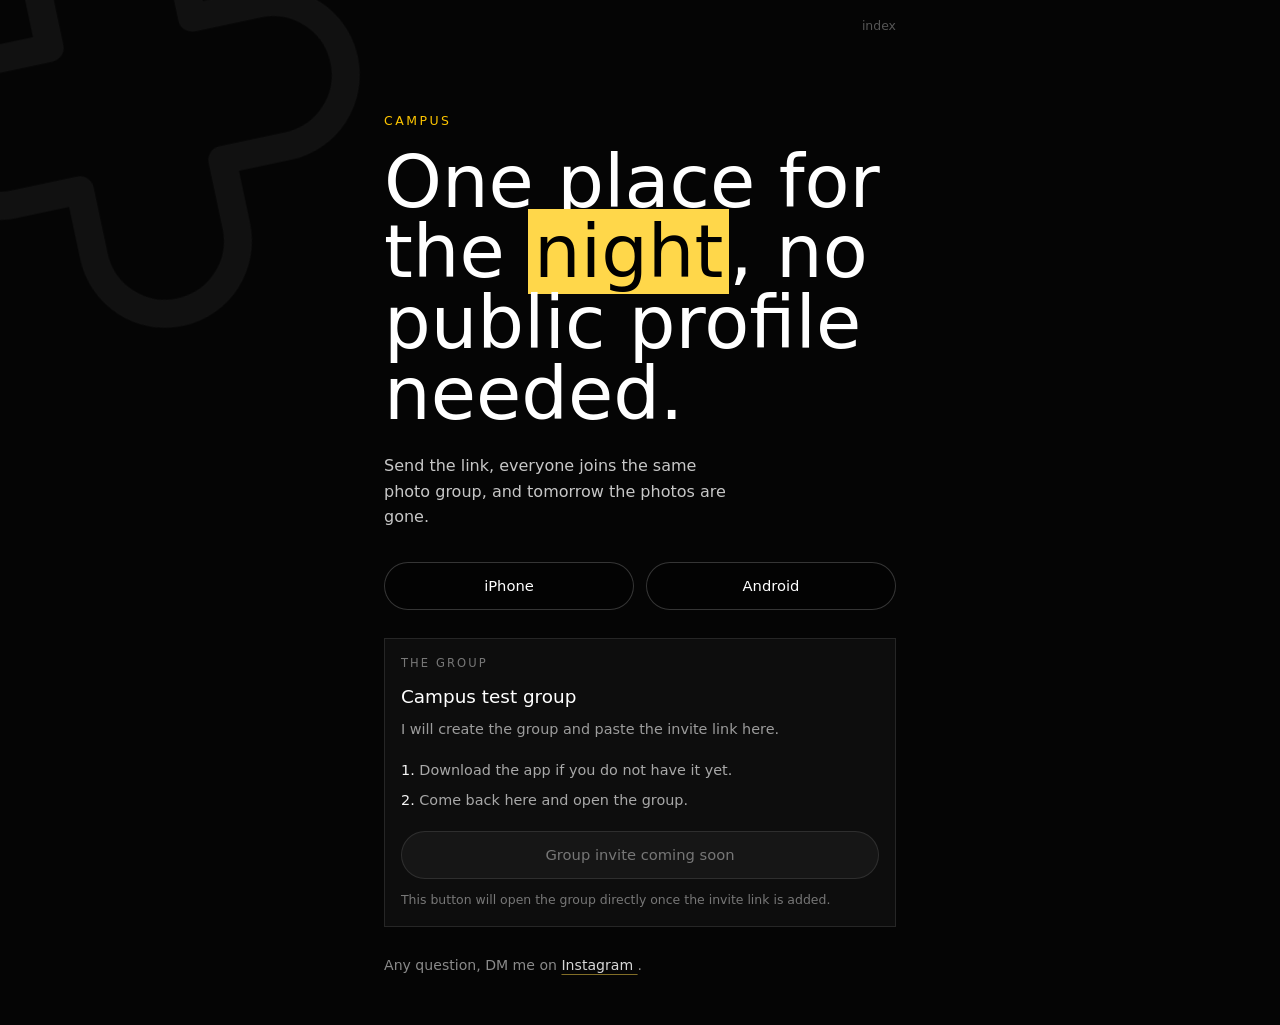
==== campus/index.html @ e0ca4e43 "Deploy Astro build to gh-pages thisistaldea/taldea-inside@424f6254b11588762b68a22d4f1abcafc706413e" ====
<!DOCTYPE html><html lang="en" class="bg-black text-[#f5f5f5] antialiased"> <head><meta charset="UTF-8"><meta name="viewport" content="width=device-width, initial-scale=1.0"><meta name="robots" content="noindex, nofollow, noarchive, nosnippet"><meta name="googlebot" content="noindex, nofollow, noarchive, nosnippet"><title>Make a group for tonight.</title><meta name="description" content="Send the link, everyone joins the same photo group, and tomorrow the photos are gone."><meta property="og:url" content="https://inside.taldea.app/campus/"><meta property="og:title" content="Make a group for tonight."><meta property="og:description" content="Send the link, everyone joins the same photo group, and tomorrow the photos are gone."><meta property="og:type" content="website"><meta property="og:site_name" content="inside"><meta name="twitter:card" content="summary"><meta name="twitter:title" content="Make a group for tonight."><meta name="twitter:description" content="Send the link, everyone joins the same photo group, and tomorrow the photos are gone."><link rel="icon" type="image/x-icon" href="/favicon/favicon.ico"><link rel="icon" type="image/png" sizes="16x16" href="/favicon/favicon-16x16.png"><link rel="icon" type="image/png" sizes="32x32" href="/favicon/favicon-32x32.png"><link rel="apple-touch-icon" href="/favicon/apple-touch-icon.png"><link rel="icon" type="image/png" sizes="192x192" href="/favicon/android-chrome-192x192.png"><link rel="icon" type="image/png" sizes="512x512" href="/favicon/android-chrome-512x512.png"><link rel="manifest" href="/favicon/site.webmanifest"><meta name="theme-color" content="#050505"><script defer src="https://cloud.umami.is/script.js" data-website-id="29e3964c-0c1c-43ba-aeb8-c0174a70ea5d"></script><link rel="stylesheet" href="/_astro/_slug_.Bz6F3uUO.css"></head><body class="min-h-screen p-0 m-0 font-sans bg-[#050505] selection:bg-[#ffd74a] selection:text-black"> <div aria-hidden="true" class="pointer-events-none fixed -left-28 -top-32 z-0 h-[390px] w-[390px] -rotate-12 text-[#111] sm:-left-36 sm:-top-44 sm:h-[560px] sm:w-[560px]"> <svg viewBox="0 0 100 100" class="h-full w-full" fill="none"> <path d="M50 12C57.2 12 63 17.8 63 25V37H75C82.2 37 88 42.8 88 50C88 57.2 82.2 63 75 63H63V75C63 82.2 57.2 88 50 88C42.8 88 37 82.2 37 75V63H25C17.8 63 12 57.2 12 50C12 42.8 17.8 37 25 37H37V25C37 17.8 42.8 12 50 12Z" stroke="currentColor" stroke-width="5" stroke-linejoin="round"></path> </svg> </div> <div class="fixed left-0 right-0 top-0 z-20"> <header class="mx-auto flex w-full max-w-[560px] items-center justify-end px-4 pb-3 pt-4 text-sm md:px-6"> <a href="/" aria-label="Index" class="text-[0.78rem] text-[#555] transition-colors hover:text-[#999]">
index
</a> </header> </div> <div class="relative z-10">  <main> <section class="mx-auto flex min-h-screen w-full max-w-[560px] flex-col justify-center px-4 pb-12 pt-[104px] md:px-6 md:pt-[112px]"> <p class="mb-4 text-[0.78rem] uppercase tracking-[0.2em] text-[#FDC500]">campus</p> <h1 data-random-headline data-headlines="[{&#34;text&#34;:&#34;Make a group for tonight.&#34;,&#34;highlight&#34;:&#34;tonight&#34;},{&#34;text&#34;:&#34;Make a group for tonight, and that is it.&#34;,&#34;highlight&#34;:&#34;tonight&#34;},{&#34;text&#34;:&#34;Make a group for tonight, before the night gets messy.&#34;,&#34;highlight&#34;:&#34;tonight&#34;},{&#34;text&#34;:&#34;Make a group for tonight, with the people who are there.&#34;,&#34;highlight&#34;:&#34;tonight&#34;},{&#34;text&#34;:&#34;Make a group for tonight, no followers needed.&#34;,&#34;highlight&#34;:&#34;tonight&#34;},{&#34;text&#34;:&#34;Make a group for tonight, no public profile needed.&#34;,&#34;highlight&#34;:&#34;tonight&#34;},{&#34;text&#34;:&#34;Make a group for tonight, then let it disappear.&#34;,&#34;highlight&#34;:&#34;tonight&#34;},{&#34;text&#34;:&#34;Make a group for tonight, from the first photo.&#34;,&#34;highlight&#34;:&#34;tonight&#34;},{&#34;text&#34;:&#34;Make a group for tonight, without overthinking it.&#34;,&#34;highlight&#34;:&#34;tonight&#34;},{&#34;text&#34;:&#34;Make a group for tonight, and send the link around.&#34;,&#34;highlight&#34;:&#34;tonight&#34;},{&#34;text&#34;:&#34;App, link, group.&#34;,&#34;highlight&#34;:&#34;group&#34;},{&#34;text&#34;:&#34;App, link, group, and that is it.&#34;,&#34;highlight&#34;:&#34;group&#34;},{&#34;text&#34;:&#34;App, link, group, before the night gets messy.&#34;,&#34;highlight&#34;:&#34;group&#34;},{&#34;text&#34;:&#34;App, link, group, with the people who are there.&#34;,&#34;highlight&#34;:&#34;group&#34;},{&#34;text&#34;:&#34;App, link, group, no followers needed.&#34;,&#34;highlight&#34;:&#34;group&#34;},{&#34;text&#34;:&#34;App, link, group, no public profile needed.&#34;,&#34;highlight&#34;:&#34;group&#34;},{&#34;text&#34;:&#34;App, link, group, then let it disappear.&#34;,&#34;highlight&#34;:&#34;group&#34;},{&#34;text&#34;:&#34;App, link, group, from the first photo.&#34;,&#34;highlight&#34;:&#34;group&#34;},{&#34;text&#34;:&#34;App, link, group, without overthinking it.&#34;,&#34;highlight&#34;:&#34;group&#34;},{&#34;text&#34;:&#34;App, link, group, and send the link around.&#34;,&#34;highlight&#34;:&#34;group&#34;},{&#34;text&#34;:&#34;Photos from tonight, gone tomorrow.&#34;,&#34;highlight&#34;:&#34;tomorrow&#34;},{&#34;text&#34;:&#34;Photos from tonight, gone tomorrow, and that is it.&#34;,&#34;highlight&#34;:&#34;tomorrow&#34;},{&#34;text&#34;:&#34;Photos from tonight, gone tomorrow, before the night gets messy.&#34;,&#34;highlight&#34;:&#34;tomorrow&#34;},{&#34;text&#34;:&#34;Photos from tonight, gone tomorrow, with the people who are there.&#34;,&#34;highlight&#34;:&#34;tomorrow&#34;},{&#34;text&#34;:&#34;Photos from tonight, gone tomorrow, no followers needed.&#34;,&#34;highlight&#34;:&#34;tomorrow&#34;},{&#34;text&#34;:&#34;Photos from tonight, gone tomorrow, no public profile needed.&#34;,&#34;highlight&#34;:&#34;tomorrow&#34;},{&#34;text&#34;:&#34;Photos from tonight, gone tomorrow, then let it disappear.&#34;,&#34;highlight&#34;:&#34;tomorrow&#34;},{&#34;text&#34;:&#34;Photos from tonight, gone tomorrow, from the first photo.&#34;,&#34;highlight&#34;:&#34;tomorrow&#34;},{&#34;text&#34;:&#34;Photos from tonight, gone tomorrow, without overthinking it.&#34;,&#34;highlight&#34;:&#34;tomorrow&#34;},{&#34;text&#34;:&#34;Photos from tonight, gone tomorrow, and send the link around.&#34;,&#34;highlight&#34;:&#34;tomorrow&#34;},{&#34;text&#34;:&#34;No randoms, just the group.&#34;,&#34;highlight&#34;:&#34;group&#34;},{&#34;text&#34;:&#34;No randoms, just the group, and that is it.&#34;,&#34;highlight&#34;:&#34;group&#34;},{&#34;text&#34;:&#34;No randoms, just the group, before the night gets messy.&#34;,&#34;highlight&#34;:&#34;group&#34;},{&#34;text&#34;:&#34;No randoms, just the group, with the people who are there.&#34;,&#34;highlight&#34;:&#34;group&#34;},{&#34;text&#34;:&#34;No randoms, just the group, no followers needed.&#34;,&#34;highlight&#34;:&#34;group&#34;},{&#34;text&#34;:&#34;No randoms, just the group, no public profile needed.&#34;,&#34;highlight&#34;:&#34;group&#34;},{&#34;text&#34;:&#34;No randoms, just the group, then let it disappear.&#34;,&#34;highlight&#34;:&#34;group&#34;},{&#34;text&#34;:&#34;No randoms, just the group, from the first photo.&#34;,&#34;highlight&#34;:&#34;group&#34;},{&#34;text&#34;:&#34;No randoms, just the group, without overthinking it.&#34;,&#34;highlight&#34;:&#34;group&#34;},{&#34;text&#34;:&#34;No randoms, just the group, and send the link around.&#34;,&#34;highlight&#34;:&#34;group&#34;},{&#34;text&#34;:&#34;Start the group before everyone arrives.&#34;,&#34;highlight&#34;:&#34;before&#34;},{&#34;text&#34;:&#34;Start the group before everyone arrives, and that is it.&#34;,&#34;highlight&#34;:&#34;before&#34;},{&#34;text&#34;:&#34;Start the group before everyone arrives, before the night gets messy.&#34;,&#34;highlight&#34;:&#34;before&#34;},{&#34;text&#34;:&#34;Start the group before everyone arrives, with the people who are there.&#34;,&#34;highlight&#34;:&#34;before&#34;},{&#34;text&#34;:&#34;Start the group before everyone arrives, no followers needed.&#34;,&#34;highlight&#34;:&#34;before&#34;},{&#34;text&#34;:&#34;Start the group before everyone arrives, no public profile needed.&#34;,&#34;highlight&#34;:&#34;before&#34;},{&#34;text&#34;:&#34;Start the group before everyone arrives, then let it disappear.&#34;,&#34;highlight&#34;:&#34;before&#34;},{&#34;text&#34;:&#34;Start the group before everyone arrives, from the first photo.&#34;,&#34;highlight&#34;:&#34;before&#34;},{&#34;text&#34;:&#34;Start the group before everyone arrives, without overthinking it.&#34;,&#34;highlight&#34;:&#34;before&#34;},{&#34;text&#34;:&#34;Start the group before everyone arrives, and send the link around.&#34;,&#34;highlight&#34;:&#34;before&#34;},{&#34;text&#34;:&#34;The night gets one private roll.&#34;,&#34;highlight&#34;:&#34;roll&#34;},{&#34;text&#34;:&#34;The night gets one private roll, and that is it.&#34;,&#34;highlight&#34;:&#34;roll&#34;},{&#34;text&#34;:&#34;The night gets one private roll, before the night gets messy.&#34;,&#34;highlight&#34;:&#34;roll&#34;},{&#34;text&#34;:&#34;The night gets one private roll, with the people who are there.&#34;,&#34;highlight&#34;:&#34;roll&#34;},{&#34;text&#34;:&#34;The night gets one private roll, no followers needed.&#34;,&#34;highlight&#34;:&#34;roll&#34;},{&#34;text&#34;:&#34;The night gets one private roll, no public profile needed.&#34;,&#34;highlight&#34;:&#34;roll&#34;},{&#34;text&#34;:&#34;The night gets one private roll, then let it disappear.&#34;,&#34;highlight&#34;:&#34;roll&#34;},{&#34;text&#34;:&#34;The night gets one private roll, from the first photo.&#34;,&#34;highlight&#34;:&#34;roll&#34;},{&#34;text&#34;:&#34;The night gets one private roll, without overthinking it.&#34;,&#34;highlight&#34;:&#34;roll&#34;},{&#34;text&#34;:&#34;The night gets one private roll, and send the link around.&#34;,&#34;highlight&#34;:&#34;roll&#34;},{&#34;text&#34;:&#34;Everyone joins from the same link.&#34;,&#34;highlight&#34;:&#34;link&#34;},{&#34;text&#34;:&#34;Everyone joins from the same link, and that is it.&#34;,&#34;highlight&#34;:&#34;link&#34;},{&#34;text&#34;:&#34;Everyone joins from the same link, before the night gets messy.&#34;,&#34;highlight&#34;:&#34;link&#34;},{&#34;text&#34;:&#34;Everyone joins from the same link, with the people who are there.&#34;,&#34;highlight&#34;:&#34;link&#34;},{&#34;text&#34;:&#34;Everyone joins from the same link, no followers needed.&#34;,&#34;highlight&#34;:&#34;link&#34;},{&#34;text&#34;:&#34;Everyone joins from the same link, no public profile needed.&#34;,&#34;highlight&#34;:&#34;link&#34;},{&#34;text&#34;:&#34;Everyone joins from the same link, then let it disappear.&#34;,&#34;highlight&#34;:&#34;link&#34;},{&#34;text&#34;:&#34;Everyone joins from the same link, from the first photo.&#34;,&#34;highlight&#34;:&#34;link&#34;},{&#34;text&#34;:&#34;Everyone joins from the same link, without overthinking it.&#34;,&#34;highlight&#34;:&#34;link&#34;},{&#34;text&#34;:&#34;Everyone joins from the same link, and send the link around.&#34;,&#34;highlight&#34;:&#34;link&#34;},{&#34;text&#34;:&#34;A group chat, but for photos.&#34;,&#34;highlight&#34;:&#34;photos&#34;},{&#34;text&#34;:&#34;A group chat, but for photos, and that is it.&#34;,&#34;highlight&#34;:&#34;photos&#34;},{&#34;text&#34;:&#34;A group chat, but for photos, before the night gets messy.&#34;,&#34;highlight&#34;:&#34;photos&#34;},{&#34;text&#34;:&#34;A group chat, but for photos, with the people who are there.&#34;,&#34;highlight&#34;:&#34;photos&#34;},{&#34;text&#34;:&#34;A group chat, but for photos, no followers needed.&#34;,&#34;highlight&#34;:&#34;photos&#34;},{&#34;text&#34;:&#34;A group chat, but for photos, no public profile needed.&#34;,&#34;highlight&#34;:&#34;photos&#34;},{&#34;text&#34;:&#34;A group chat, but for photos, then let it disappear.&#34;,&#34;highlight&#34;:&#34;photos&#34;},{&#34;text&#34;:&#34;A group chat, but for photos, from the first photo.&#34;,&#34;highlight&#34;:&#34;photos&#34;},{&#34;text&#34;:&#34;A group chat, but for photos, without overthinking it.&#34;,&#34;highlight&#34;:&#34;photos&#34;},{&#34;text&#34;:&#34;A group chat, but for photos, and send the link around.&#34;,&#34;highlight&#34;:&#34;photos&#34;},{&#34;text&#34;:&#34;Make it easy to join.&#34;,&#34;highlight&#34;:&#34;join&#34;},{&#34;text&#34;:&#34;Make it easy to join, and that is it.&#34;,&#34;highlight&#34;:&#34;join&#34;},{&#34;text&#34;:&#34;Make it easy to join, before the night gets messy.&#34;,&#34;highlight&#34;:&#34;join&#34;},{&#34;text&#34;:&#34;Make it easy to join, with the people who are there.&#34;,&#34;highlight&#34;:&#34;join&#34;},{&#34;text&#34;:&#34;Make it easy to join, no followers needed.&#34;,&#34;highlight&#34;:&#34;join&#34;},{&#34;text&#34;:&#34;Make it easy to join, no public profile needed.&#34;,&#34;highlight&#34;:&#34;join&#34;},{&#34;text&#34;:&#34;Make it easy to join, then let it disappear.&#34;,&#34;highlight&#34;:&#34;join&#34;},{&#34;text&#34;:&#34;Make it easy to join, from the first photo.&#34;,&#34;highlight&#34;:&#34;join&#34;},{&#34;text&#34;:&#34;Make it easy to join, without overthinking it.&#34;,&#34;highlight&#34;:&#34;join&#34;},{&#34;text&#34;:&#34;Make it easy to join, and send the link around.&#34;,&#34;highlight&#34;:&#34;join&#34;},{&#34;text&#34;:&#34;One place for the night.&#34;,&#34;highlight&#34;:&#34;night&#34;},{&#34;text&#34;:&#34;One place for the night, and that is it.&#34;,&#34;highlight&#34;:&#34;night&#34;},{&#34;text&#34;:&#34;One place for the night, before the night gets messy.&#34;,&#34;highlight&#34;:&#34;night&#34;},{&#34;text&#34;:&#34;One place for the night, with the people who are there.&#34;,&#34;highlight&#34;:&#34;night&#34;},{&#34;text&#34;:&#34;One place for the night, no followers needed.&#34;,&#34;highlight&#34;:&#34;night&#34;},{&#34;text&#34;:&#34;One place for the night, no public profile needed.&#34;,&#34;highlight&#34;:&#34;night&#34;},{&#34;text&#34;:&#34;One place for the night, then let it disappear.&#34;,&#34;highlight&#34;:&#34;night&#34;},{&#34;text&#34;:&#34;One place for the night, from the first photo.&#34;,&#34;highlight&#34;:&#34;night&#34;},{&#34;text&#34;:&#34;One place for the night, without overthinking it.&#34;,&#34;highlight&#34;:&#34;night&#34;},{&#34;text&#34;:&#34;One place for the night, and send the link around.&#34;,&#34;highlight&#34;:&#34;night&#34;}]" class="max-w-[12ch] text-[clamp(2.6rem,14vw,4.6rem)] font-medium leading-[0.96] text-white"> Make a group for <span class="box-decoration-clone bg-[#ffd74a] px-[0.08em] text-black">tonight</span>. </h1> <p class="mt-6 max-w-[34ch] text-[1rem] leading-[1.6] text-[#c7c7c7]">Send the link, everyone joins the same photo group, and tomorrow the photos are gone.</p> <div class="mt-8 grid gap-3 sm:grid-cols-2"> <a href="https://apps.apple.com/es/app/taldea/id1671516285" class="inline-flex items-center justify-center rounded-full border border-white/20 bg-black/40 px-5 py-3 text-[0.92rem] text-white transition hover:border-[#ffd74a]">
iPhone
</a> <a href="https://play.google.com/store/apps/details?id=app.taldea.mobile" class="inline-flex items-center justify-center rounded-full border border-white/20 bg-black/40 px-5 py-3 text-[0.92rem] text-white transition hover:border-[#ffd74a]">
Android
</a> </div> <section id="group-link" class="mt-7 border border-white/10 bg-white/[0.035] p-4"> <p class="text-[0.72rem] uppercase tracking-[0.18em] text-[#777]">the group</p> <h2 class="mt-3 text-[1.15rem] leading-snug text-white">Campus test group</h2> <p class="mt-2 text-[0.9rem] leading-[1.55] text-[#9c9c9c]">I will create the group and paste the invite link here.</p> <div class="mt-5 grid gap-2 text-[0.9rem] text-[#a8a8a8]"> <p><span class="text-[#f5f5f5]">1.</span> Download the app if you do not have it yet.</p> <p><span class="text-[#f5f5f5]">2.</span> Come back here and open the group.</p> </div> <a href="#group-link" aria-disabled="true" class="mt-5 flex w-full items-center justify-center rounded-full px-5 py-3 text-center text-[0.92rem] transition pointer-events-none border border-white/10 bg-white/[0.04] text-[#777]"> Group invite coming soon </a> <p class="mt-3 text-[0.78rem] leading-[1.5] text-[#777]"> This button will open the group directly once the invite link is added. </p> </section> <p class="mt-7 text-[0.88rem] leading-[1.55] text-[#8a8a8a]">
Any question, DM me on  <a href="https://instagram.com/taldea.app" class="text-[#d7d7d7] underline decoration-[#ffd74a]/50 underline-offset-4 hover:text-[#ffd74a]">
Instagram
</a>.
</p> </section> </main> <script type="module">const a=document.querySelector("[data-random-headline]");function l(e,t){if(e.replaceChildren(),!t.highlight||!t.text.includes(t.highlight)){e.textContent=t.text;return}const[h,...d]=t.text.split(t.highlight),n=document.createElement("span");n.className="box-decoration-clone bg-[#ffd74a] px-[0.08em] text-black",n.textContent=t.highlight,e.append(document.createTextNode(h)),e.append(n),e.append(document.createTextNode(d.join(t.highlight)))}if(a?.dataset.headlines)try{const e=JSON.parse(a.dataset.headlines);e.length>1&&l(a,e[Math.floor(Math.random()*e.length)])}catch{}</script>  </div> </body></html>
---- _astro/_slug_.Bz6F3uUO.css ----
*,:before,:after{--tw-border-spacing-x: 0;--tw-border-spacing-y: 0;--tw-translate-x: 0;--tw-translate-y: 0;--tw-rotate: 0;--tw-skew-x: 0;--tw-skew-y: 0;--tw-scale-x: 1;--tw-scale-y: 1;--tw-pan-x: ;--tw-pan-y: ;--tw-pinch-zoom: ;--tw-scroll-snap-strictness: proximity;--tw-gradient-from-position: ;--tw-gradient-via-position: ;--tw-gradient-to-position: ;--tw-ordinal: ;--tw-slashed-zero: ;--tw-numeric-figure: ;--tw-numeric-spacing: ;--tw-numeric-fraction: ;--tw-ring-inset: ;--tw-ring-offset-width: 0px;--tw-ring-offset-color: #fff;--tw-ring-color: rgb(59 130 246 / .5);--tw-ring-offset-shadow: 0 0 #0000;--tw-ring-shadow: 0 0 #0000;--tw-shadow: 0 0 #0000;--tw-shadow-colored: 0 0 #0000;--tw-blur: ;--tw-brightness: ;--tw-contrast: ;--tw-grayscale: ;--tw-hue-rotate: ;--tw-invert: ;--tw-saturate: ;--tw-sepia: ;--tw-drop-shadow: ;--tw-backdrop-blur: ;--tw-backdrop-brightness: ;--tw-backdrop-contrast: ;--tw-backdrop-grayscale: ;--tw-backdrop-hue-rotate: ;--tw-backdrop-invert: ;--tw-backdrop-opacity: ;--tw-backdrop-saturate: ;--tw-backdrop-sepia: ;--tw-contain-size: ;--tw-contain-layout: ;--tw-contain-paint: ;--tw-contain-style: }::backdrop{--tw-border-spacing-x: 0;--tw-border-spacing-y: 0;--tw-translate-x: 0;--tw-translate-y: 0;--tw-rotate: 0;--tw-skew-x: 0;--tw-skew-y: 0;--tw-scale-x: 1;--tw-scale-y: 1;--tw-pan-x: ;--tw-pan-y: ;--tw-pinch-zoom: ;--tw-scroll-snap-strictness: proximity;--tw-gradient-from-position: ;--tw-gradient-via-position: ;--tw-gradient-to-position: ;--tw-ordinal: ;--tw-slashed-zero: ;--tw-numeric-figure: ;--tw-numeric-spacing: ;--tw-numeric-fraction: ;--tw-ring-inset: ;--tw-ring-offset-width: 0px;--tw-ring-offset-color: #fff;--tw-ring-color: rgb(59 130 246 / .5);--tw-ring-offset-shadow: 0 0 #0000;--tw-ring-shadow: 0 0 #0000;--tw-shadow: 0 0 #0000;--tw-shadow-colored: 0 0 #0000;--tw-blur: ;--tw-brightness: ;--tw-contrast: ;--tw-grayscale: ;--tw-hue-rotate: ;--tw-invert: ;--tw-saturate: ;--tw-sepia: ;--tw-drop-shadow: ;--tw-backdrop-blur: ;--tw-backdrop-brightness: ;--tw-backdrop-contrast: ;--tw-backdrop-grayscale: ;--tw-backdrop-hue-rotate: ;--tw-backdrop-invert: ;--tw-backdrop-opacity: ;--tw-backdrop-saturate: ;--tw-backdrop-sepia: ;--tw-contain-size: ;--tw-contain-layout: ;--tw-contain-paint: ;--tw-contain-style: }*,:before,:after{box-sizing:border-box;border-width:0;border-style:solid;border-color:#e5e7eb}:before,:after{--tw-content: ""}html,:host{line-height:1.5;-webkit-text-size-adjust:100%;-moz-tab-size:4;-o-tab-size:4;tab-size:4;font-family:ui-sans-serif,system-ui,sans-serif,"Apple Color Emoji","Segoe UI Emoji",Segoe UI Symbol,"Noto Color Emoji";font-feature-settings:normal;font-variation-settings:normal;-webkit-tap-highlight-color:transparent}body{margin:0;line-height:inherit}hr{height:0;color:inherit;border-top-width:1px}abbr:where([title]){-webkit-text-decoration:underline dotted;text-decoration:underline dotted}h1,h2,h3,h4,h5,h6{font-size:inherit;font-weight:inherit}a{color:inherit;text-decoration:inherit}b,strong{font-weight:bolder}code,kbd,samp,pre{font-family:ui-monospace,SFMono-Regular,Menlo,Monaco,Consolas,Liberation Mono,Courier New,monospace;font-feature-settings:normal;font-variation-settings:normal;font-size:1em}small{font-size:80%}sub,sup{font-size:75%;line-height:0;position:relative;vertical-align:baseline}sub{bottom:-.25em}sup{top:-.5em}table{text-indent:0;border-color:inherit;border-collapse:collapse}button,input,optgroup,select,textarea{font-family:inherit;font-feature-settings:inherit;font-variation-settings:inherit;font-size:100%;font-weight:inherit;line-height:inherit;letter-spacing:inherit;color:inherit;margin:0;padding:0}button,select{text-transform:none}button,input:where([type=button]),input:where([type=reset]),input:where([type=submit]){-webkit-appearance:button;background-color:transparent;background-image:none}:-moz-focusring{outline:auto}:-moz-ui-invalid{box-shadow:none}progress{vertical-align:baseline}::-webkit-inner-spin-button,::-webkit-outer-spin-button{height:auto}[type=search]{-webkit-appearance:textfield;outline-offset:-2px}::-webkit-search-decoration{-webkit-appearance:none}::-webkit-file-upload-button{-webkit-appearance:button;font:inherit}summary{display:list-item}blockquote,dl,dd,h1,h2,h3,h4,h5,h6,hr,figure,p,pre{margin:0}fieldset{margin:0;padding:0}legend{padding:0}ol,ul,menu{list-style:none;margin:0;padding:0}dialog{padding:0}textarea{resize:vertical}input::-moz-placeholder,textarea::-moz-placeholder{opacity:1;color:#9ca3af}input::placeholder,textarea::placeholder{opacity:1;color:#9ca3af}button,[role=button]{cursor:pointer}:disabled{cursor:default}img,svg,video,canvas,audio,iframe,embed,object{display:block;vertical-align:middle}img,video{max-width:100%;height:auto}[hidden]:where(:not([hidden=until-found])){display:none}.pointer-events-none{pointer-events:none}.static{position:static}.fixed{position:fixed}.relative{position:relative}.-left-28{left:-7rem}.-top-32{top:-8rem}.left-0{left:0}.right-0{right:0}.top-0{top:0}.z-0{z-index:0}.z-10{z-index:10}.z-20{z-index:20}.m-0{margin:0}.mx-auto{margin-left:auto;margin-right:auto}.mb-4{margin-bottom:1rem}.mb-6{margin-bottom:1.5rem}.mt-2{margin-top:.5rem}.mt-3{margin-top:.75rem}.mt-5{margin-top:1.25rem}.mt-6{margin-top:1.5rem}.mt-7{margin-top:1.75rem}.mt-8{margin-top:2rem}.flex{display:flex}.inline-flex{display:inline-flex}.grid{display:grid}.h-\[390px\]{height:390px}.h-full{height:100%}.min-h-screen{min-height:100vh}.w-\[390px\]{width:390px}.w-full{width:100%}.max-w-\[12ch\]{max-width:12ch}.max-w-\[15ch\]{max-width:15ch}.max-w-\[18ch\]{max-width:18ch}.max-w-\[34ch\]{max-width:34ch}.max-w-\[560px\]{max-width:560px}.max-w-\[760px\]{max-width:760px}.-rotate-12{--tw-rotate: -12deg;transform:translate(var(--tw-translate-x),var(--tw-translate-y)) rotate(var(--tw-rotate)) skew(var(--tw-skew-x)) skewY(var(--tw-skew-y)) scaleX(var(--tw-scale-x)) scaleY(var(--tw-scale-y))}.flex-col{flex-direction:column}.flex-wrap{flex-wrap:wrap}.items-start{align-items:flex-start}.items-center{align-items:center}.justify-end{justify-content:flex-end}.justify-center{justify-content:center}.gap-2{gap:.5rem}.gap-3{gap:.75rem}.gap-x-4{-moz-column-gap:1rem;column-gap:1rem}.gap-y-3{row-gap:.75rem}.rounded-full{border-radius:9999px}.border{border-width:1px}.border-white\/10{border-color:#ffffff1a}.border-white\/20{border-color:#fff3}.bg-\[\#050505\]{--tw-bg-opacity: 1;background-color:rgb(5 5 5 / var(--tw-bg-opacity, 1))}.bg-\[\#ffd74a\]{--tw-bg-opacity: 1;background-color:rgb(255 215 74 / var(--tw-bg-opacity, 1))}.bg-black{--tw-bg-opacity: 1;background-color:rgb(0 0 0 / var(--tw-bg-opacity, 1))}.bg-black\/40{background-color:#0006}.bg-white\/\[0\.035\]{background-color:#ffffff09}.bg-white\/\[0\.04\]{background-color:#ffffff0a}.box-decoration-clone{-webkit-box-decoration-break:clone;box-decoration-break:clone}.p-0{padding:0}.p-4{padding:1rem}.px-4{padding-left:1rem;padding-right:1rem}.px-5{padding-left:1.25rem;padding-right:1.25rem}.px-\[0\.08em\]{padding-left:.08em;padding-right:.08em}.py-3{padding-top:.75rem;padding-bottom:.75rem}.pb-12{padding-bottom:3rem}.pb-14{padding-bottom:3.5rem}.pb-3{padding-bottom:.75rem}.pt-4{padding-top:1rem}.pt-\[104px\]{padding-top:104px}.text-center{text-align:center}.font-sans{font-family:ui-sans-serif,system-ui,sans-serif,"Apple Color Emoji","Segoe UI Emoji",Segoe UI Symbol,"Noto Color Emoji"}.text-\[0\.72rem\]{font-size:.72rem}.text-\[0\.78rem\]{font-size:.78rem}.text-\[0\.82rem\]{font-size:.82rem}.text-\[0\.88rem\]{font-size:.88rem}.text-\[0\.92rem\]{font-size:.92rem}.text-\[0\.9rem\]{font-size:.9rem}.text-\[1\.15rem\]{font-size:1.15rem}.text-\[1rem\]{font-size:1rem}.text-\[clamp\(2\.45rem\,13vw\,4\.5rem\)\]{font-size:clamp(2.45rem,13vw,4.5rem)}.text-\[clamp\(2\.6rem\,14vw\,4\.6rem\)\]{font-size:clamp(2.6rem,14vw,4.6rem)}.text-\[clamp\(2\.6rem\,7vw\,4rem\)\]{font-size:clamp(2.6rem,7vw,4rem)}.text-sm{font-size:.875rem;line-height:1.25rem}.font-medium{font-weight:500}.uppercase{text-transform:uppercase}.leading-\[0\.96\]{line-height:.96}.leading-\[0\.98\]{line-height:.98}.leading-\[1\.05\]{line-height:1.05}.leading-\[1\.55\]{line-height:1.55}.leading-\[1\.5\]{line-height:1.5}.leading-\[1\.6\]{line-height:1.6}.leading-snug{line-height:1.375}.tracking-\[0\.18em\]{letter-spacing:.18em}.tracking-\[0\.2em\]{letter-spacing:.2em}.text-\[\#111\]{--tw-text-opacity: 1;color:rgb(17 17 17 / var(--tw-text-opacity, 1))}.text-\[\#555\]{--tw-text-opacity: 1;color:rgb(85 85 85 / var(--tw-text-opacity, 1))}.text-\[\#777\]{--tw-text-opacity: 1;color:rgb(119 119 119 / var(--tw-text-opacity, 1))}.text-\[\#8a8a8a\]{--tw-text-opacity: 1;color:rgb(138 138 138 / var(--tw-text-opacity, 1))}.text-\[\#9c9c9c\]{--tw-text-opacity: 1;color:rgb(156 156 156 / var(--tw-text-opacity, 1))}.text-\[\#FDC500\]{--tw-text-opacity: 1;color:rgb(253 197 0 / var(--tw-text-opacity, 1))}.text-\[\#a8a8a8\]{--tw-text-opacity: 1;color:rgb(168 168 168 / var(--tw-text-opacity, 1))}.text-\[\#b3b3b3\]{--tw-text-opacity: 1;color:rgb(179 179 179 / var(--tw-text-opacity, 1))}.text-\[\#c7c7c7\]{--tw-text-opacity: 1;color:rgb(199 199 199 / var(--tw-text-opacity, 1))}.text-\[\#d7d7d7\]{--tw-text-opacity: 1;color:rgb(215 215 215 / var(--tw-text-opacity, 1))}.text-\[\#f5f5f5\]{--tw-text-opacity: 1;color:rgb(245 245 245 / var(--tw-text-opacity, 1))}.text-black{--tw-text-opacity: 1;color:rgb(0 0 0 / var(--tw-text-opacity, 1))}.text-white{--tw-text-opacity: 1;color:rgb(255 255 255 / var(--tw-text-opacity, 1))}.underline{text-decoration-line:underline}.decoration-\[\#ffd74a\]\/50{text-decoration-color:#ffd74a80}.underline-offset-4{text-underline-offset:4px}.antialiased{-webkit-font-smoothing:antialiased;-moz-osx-font-smoothing:grayscale}.transition{transition-property:color,background-color,border-color,text-decoration-color,fill,stroke,opacity,box-shadow,transform,filter,backdrop-filter;transition-timing-function:cubic-bezier(.4,0,.2,1);transition-duration:.15s}.transition-colors{transition-property:color,background-color,border-color,text-decoration-color,fill,stroke;transition-timing-function:cubic-bezier(.4,0,.2,1);transition-duration:.15s}.selection\:bg-\[\#ffd74a\] *::-moz-selection{--tw-bg-opacity: 1;background-color:rgb(255 215 74 / var(--tw-bg-opacity, 1))}.selection\:bg-\[\#ffd74a\] *::selection{--tw-bg-opacity: 1;background-color:rgb(255 215 74 / var(--tw-bg-opacity, 1))}.selection\:text-black *::-moz-selection{--tw-text-opacity: 1;color:rgb(0 0 0 / var(--tw-text-opacity, 1))}.selection\:text-black *::selection{--tw-text-opacity: 1;color:rgb(0 0 0 / var(--tw-text-opacity, 1))}.selection\:bg-\[\#ffd74a\]::-moz-selection{--tw-bg-opacity: 1;background-color:rgb(255 215 74 / var(--tw-bg-opacity, 1))}.selection\:bg-\[\#ffd74a\]::selection{--tw-bg-opacity: 1;background-color:rgb(255 215 74 / var(--tw-bg-opacity, 1))}.selection\:text-black::-moz-selection{--tw-text-opacity: 1;color:rgb(0 0 0 / var(--tw-text-opacity, 1))}.selection\:text-black::selection{--tw-text-opacity: 1;color:rgb(0 0 0 / var(--tw-text-opacity, 1))}.hover\:border-\[\#ffd74a\]:hover{--tw-border-opacity: 1;border-color:rgb(255 215 74 / var(--tw-border-opacity, 1))}.hover\:bg-white:hover{--tw-bg-opacity: 1;background-color:rgb(255 255 255 / var(--tw-bg-opacity, 1))}.hover\:text-\[\#999\]:hover{--tw-text-opacity: 1;color:rgb(153 153 153 / var(--tw-text-opacity, 1))}.hover\:text-\[\#ffd74a\]:hover{--tw-text-opacity: 1;color:rgb(255 215 74 / var(--tw-text-opacity, 1))}@media(min-width:640px){.sm\:-left-36{left:-9rem}.sm\:-top-44{top:-11rem}.sm\:h-\[560px\]{height:560px}.sm\:w-\[560px\]{width:560px}.sm\:grid-cols-2{grid-template-columns:repeat(2,minmax(0,1fr))}}@media(min-width:768px){.md\:px-6{padding-left:1.5rem;padding-right:1.5rem}.md\:pt-\[112px\]{padding-top:112px}}
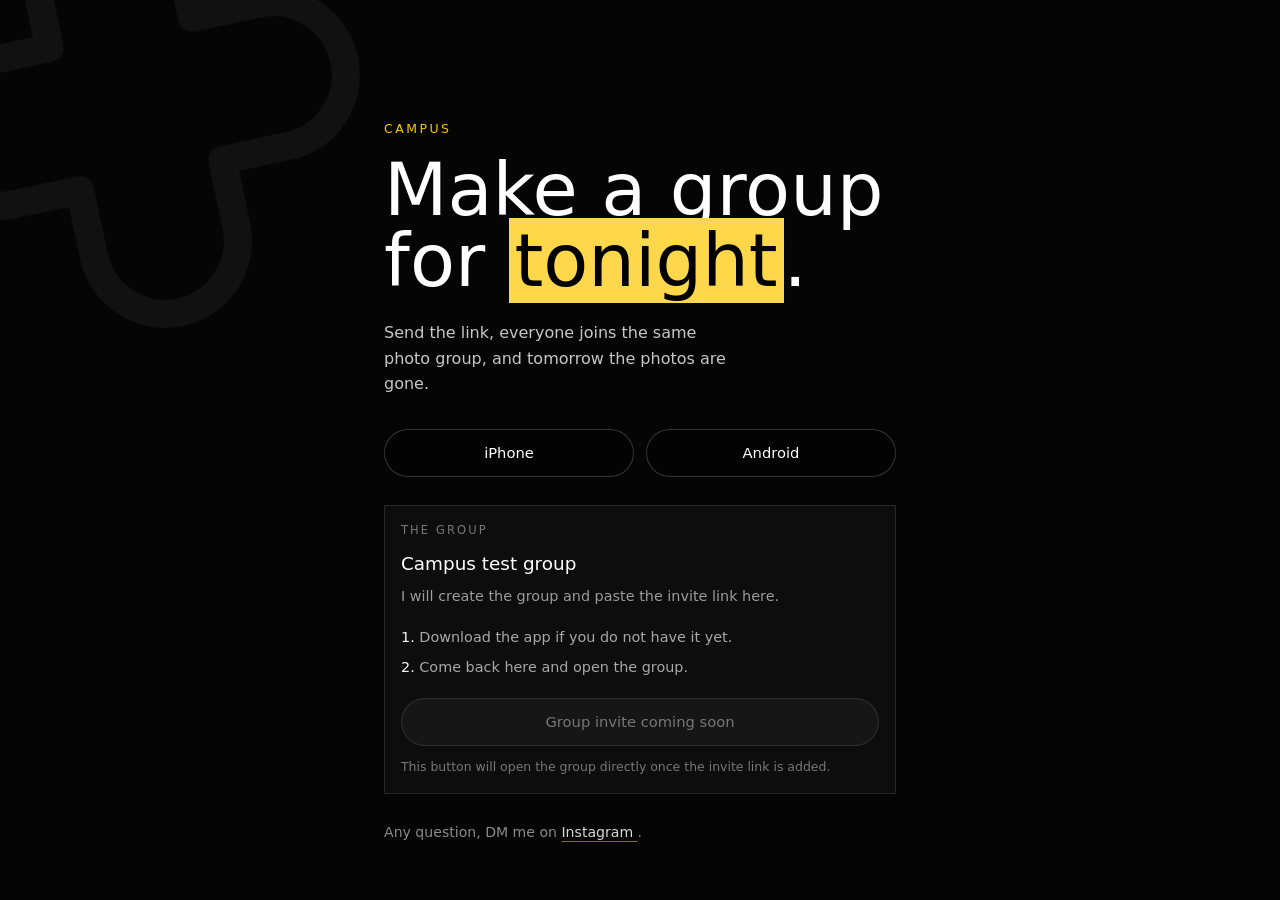
==== commit 34280038: "Deploy Astro build to gh-pages thisistaldea/taldea-inside@4eadbca9ced041d11234e7f26bf242640ce878bb" ====
--- a/campus/index.html
+++ b/campus/index.html
@@ -1,6 +1,4 @@
-<!DOCTYPE html><html lang="en" class="bg-black text-[#f5f5f5] antialiased"> <head><meta charset="UTF-8"><meta name="viewport" content="width=device-width, initial-scale=1.0"><meta name="robots" content="noindex, nofollow, noarchive, nosnippet"><meta name="googlebot" content="noindex, nofollow, noarchive, nosnippet"><title>Make a group for tonight.</title><meta name="description" content="Send the link, everyone joins the same photo group, and tomorrow the photos are gone."><meta property="og:url" content="https://inside.taldea.app/campus/"><meta property="og:title" content="Make a group for tonight."><meta property="og:description" content="Send the link, everyone joins the same photo group, and tomorrow the photos are gone."><meta property="og:type" content="website"><meta property="og:site_name" content="inside"><meta name="twitter:card" content="summary"><meta name="twitter:title" content="Make a group for tonight."><meta name="twitter:description" content="Send the link, everyone joins the same photo group, and tomorrow the photos are gone."><link rel="icon" type="image/x-icon" href="/favicon/favicon.ico"><link rel="icon" type="image/png" sizes="16x16" href="/favicon/favicon-16x16.png"><link rel="icon" type="image/png" sizes="32x32" href="/favicon/favicon-32x32.png"><link rel="apple-touch-icon" href="/favicon/apple-touch-icon.png"><link rel="icon" type="image/png" sizes="192x192" href="/favicon/android-chrome-192x192.png"><link rel="icon" type="image/png" sizes="512x512" href="/favicon/android-chrome-512x512.png"><link rel="manifest" href="/favicon/site.webmanifest"><meta name="theme-color" content="#050505"><script defer src="https://cloud.umami.is/script.js" data-website-id="29e3964c-0c1c-43ba-aeb8-c0174a70ea5d"></script><link rel="stylesheet" href="/_astro/_slug_.Bz6F3uUO.css"></head><body class="min-h-screen p-0 m-0 font-sans bg-[#050505] selection:bg-[#ffd74a] selection:text-black"> <div aria-hidden="true" class="pointer-events-none fixed -left-28 -top-32 z-0 h-[390px] w-[390px] -rotate-12 text-[#111] sm:-left-36 sm:-top-44 sm:h-[560px] sm:w-[560px]"> <svg viewBox="0 0 100 100" class="h-full w-full" fill="none"> <path d="M50 12C57.2 12 63 17.8 63 25V37H75C82.2 37 88 42.8 88 50C88 57.2 82.2 63 75 63H63V75C63 82.2 57.2 88 50 88C42.8 88 37 82.2 37 75V63H25C17.8 63 12 57.2 12 50C12 42.8 17.8 37 25 37H37V25C37 17.8 42.8 12 50 12Z" stroke="currentColor" stroke-width="5" stroke-linejoin="round"></path> </svg> </div> <div class="fixed left-0 right-0 top-0 z-20"> <header class="mx-auto flex w-full max-w-[560px] items-center justify-end px-4 pb-3 pt-4 text-sm md:px-6"> <a href="/" aria-label="Index" class="text-[0.78rem] text-[#555] transition-colors hover:text-[#999]">
-index
-</a> </header> </div> <div class="relative z-10">  <main> <section class="mx-auto flex min-h-screen w-full max-w-[560px] flex-col justify-center px-4 pb-12 pt-[104px] md:px-6 md:pt-[112px]"> <p class="mb-4 text-[0.78rem] uppercase tracking-[0.2em] text-[#FDC500]">campus</p> <h1 data-random-headline data-headlines="[{&#34;text&#34;:&#34;Make a group for tonight.&#34;,&#34;highlight&#34;:&#34;tonight&#34;},{&#34;text&#34;:&#34;Make a group for tonight, and that is it.&#34;,&#34;highlight&#34;:&#34;tonight&#34;},{&#34;text&#34;:&#34;Make a group for tonight, before the night gets messy.&#34;,&#34;highlight&#34;:&#34;tonight&#34;},{&#34;text&#34;:&#34;Make a group for tonight, with the people who are there.&#34;,&#34;highlight&#34;:&#34;tonight&#34;},{&#34;text&#34;:&#34;Make a group for tonight, no followers needed.&#34;,&#34;highlight&#34;:&#34;tonight&#34;},{&#34;text&#34;:&#34;Make a group for tonight, no public profile needed.&#34;,&#34;highlight&#34;:&#34;tonight&#34;},{&#34;text&#34;:&#34;Make a group for tonight, then let it disappear.&#34;,&#34;highlight&#34;:&#34;tonight&#34;},{&#34;text&#34;:&#34;Make a group for tonight, from the first photo.&#34;,&#34;highlight&#34;:&#34;tonight&#34;},{&#34;text&#34;:&#34;Make a group for tonight, without overthinking it.&#34;,&#34;highlight&#34;:&#34;tonight&#34;},{&#34;text&#34;:&#34;Make a group for tonight, and send the link around.&#34;,&#34;highlight&#34;:&#34;tonight&#34;},{&#34;text&#34;:&#34;App, link, group.&#34;,&#34;highlight&#34;:&#34;group&#34;},{&#34;text&#34;:&#34;App, link, group, and that is it.&#34;,&#34;highlight&#34;:&#34;group&#34;},{&#34;text&#34;:&#34;App, link, group, before the night gets messy.&#34;,&#34;highlight&#34;:&#34;group&#34;},{&#34;text&#34;:&#34;App, link, group, with the people who are there.&#34;,&#34;highlight&#34;:&#34;group&#34;},{&#34;text&#34;:&#34;App, link, group, no followers needed.&#34;,&#34;highlight&#34;:&#34;group&#34;},{&#34;text&#34;:&#34;App, link, group, no public profile needed.&#34;,&#34;highlight&#34;:&#34;group&#34;},{&#34;text&#34;:&#34;App, link, group, then let it disappear.&#34;,&#34;highlight&#34;:&#34;group&#34;},{&#34;text&#34;:&#34;App, link, group, from the first photo.&#34;,&#34;highlight&#34;:&#34;group&#34;},{&#34;text&#34;:&#34;App, link, group, without overthinking it.&#34;,&#34;highlight&#34;:&#34;group&#34;},{&#34;text&#34;:&#34;App, link, group, and send the link around.&#34;,&#34;highlight&#34;:&#34;group&#34;},{&#34;text&#34;:&#34;Photos from tonight, gone tomorrow.&#34;,&#34;highlight&#34;:&#34;tomorrow&#34;},{&#34;text&#34;:&#34;Photos from tonight, gone tomorrow, and that is it.&#34;,&#34;highlight&#34;:&#34;tomorrow&#34;},{&#34;text&#34;:&#34;Photos from tonight, gone tomorrow, before the night gets messy.&#34;,&#34;highlight&#34;:&#34;tomorrow&#34;},{&#34;text&#34;:&#34;Photos from tonight, gone tomorrow, with the people who are there.&#34;,&#34;highlight&#34;:&#34;tomorrow&#34;},{&#34;text&#34;:&#34;Photos from tonight, gone tomorrow, no followers needed.&#34;,&#34;highlight&#34;:&#34;tomorrow&#34;},{&#34;text&#34;:&#34;Photos from tonight, gone tomorrow, no public profile needed.&#34;,&#34;highlight&#34;:&#34;tomorrow&#34;},{&#34;text&#34;:&#34;Photos from tonight, gone tomorrow, then let it disappear.&#34;,&#34;highlight&#34;:&#34;tomorrow&#34;},{&#34;text&#34;:&#34;Photos from tonight, gone tomorrow, from the first photo.&#34;,&#34;highlight&#34;:&#34;tomorrow&#34;},{&#34;text&#34;:&#34;Photos from tonight, gone tomorrow, without overthinking it.&#34;,&#34;highlight&#34;:&#34;tomorrow&#34;},{&#34;text&#34;:&#34;Photos from tonight, gone tomorrow, and send the link around.&#34;,&#34;highlight&#34;:&#34;tomorrow&#34;},{&#34;text&#34;:&#34;No randoms, just the group.&#34;,&#34;highlight&#34;:&#34;group&#34;},{&#34;text&#34;:&#34;No randoms, just the group, and that is it.&#34;,&#34;highlight&#34;:&#34;group&#34;},{&#34;text&#34;:&#34;No randoms, just the group, before the night gets messy.&#34;,&#34;highlight&#34;:&#34;group&#34;},{&#34;text&#34;:&#34;No randoms, just the group, with the people who are there.&#34;,&#34;highlight&#34;:&#34;group&#34;},{&#34;text&#34;:&#34;No randoms, just the group, no followers needed.&#34;,&#34;highlight&#34;:&#34;group&#34;},{&#34;text&#34;:&#34;No randoms, just the group, no public profile needed.&#34;,&#34;highlight&#34;:&#34;group&#34;},{&#34;text&#34;:&#34;No randoms, just the group, then let it disappear.&#34;,&#34;highlight&#34;:&#34;group&#34;},{&#34;text&#34;:&#34;No randoms, just the group, from the first photo.&#34;,&#34;highlight&#34;:&#34;group&#34;},{&#34;text&#34;:&#34;No randoms, just the group, without overthinking it.&#34;,&#34;highlight&#34;:&#34;group&#34;},{&#34;text&#34;:&#34;No randoms, just the group, and send the link around.&#34;,&#34;highlight&#34;:&#34;group&#34;},{&#34;text&#34;:&#34;Start the group before everyone arrives.&#34;,&#34;highlight&#34;:&#34;before&#34;},{&#34;text&#34;:&#34;Start the group before everyone arrives, and that is it.&#34;,&#34;highlight&#34;:&#34;before&#34;},{&#34;text&#34;:&#34;Start the group before everyone arrives, before the night gets messy.&#34;,&#34;highlight&#34;:&#34;before&#34;},{&#34;text&#34;:&#34;Start the group before everyone arrives, with the people who are there.&#34;,&#34;highlight&#34;:&#34;before&#34;},{&#34;text&#34;:&#34;Start the group before everyone arrives, no followers needed.&#34;,&#34;highlight&#34;:&#34;before&#34;},{&#34;text&#34;:&#34;Start the group before everyone arrives, no public profile needed.&#34;,&#34;highlight&#34;:&#34;before&#34;},{&#34;text&#34;:&#34;Start the group before everyone arrives, then let it disappear.&#34;,&#34;highlight&#34;:&#34;before&#34;},{&#34;text&#34;:&#34;Start the group before everyone arrives, from the first photo.&#34;,&#34;highlight&#34;:&#34;before&#34;},{&#34;text&#34;:&#34;Start the group before everyone arrives, without overthinking it.&#34;,&#34;highlight&#34;:&#34;before&#34;},{&#34;text&#34;:&#34;Start the group before everyone arrives, and send the link around.&#34;,&#34;highlight&#34;:&#34;before&#34;},{&#34;text&#34;:&#34;The night gets one private roll.&#34;,&#34;highlight&#34;:&#34;roll&#34;},{&#34;text&#34;:&#34;The night gets one private roll, and that is it.&#34;,&#34;highlight&#34;:&#34;roll&#34;},{&#34;text&#34;:&#34;The night gets one private roll, before the night gets messy.&#34;,&#34;highlight&#34;:&#34;roll&#34;},{&#34;text&#34;:&#34;The night gets one private roll, with the people who are there.&#34;,&#34;highlight&#34;:&#34;roll&#34;},{&#34;text&#34;:&#34;The night gets one private roll, no followers needed.&#34;,&#34;highlight&#34;:&#34;roll&#34;},{&#34;text&#34;:&#34;The night gets one private roll, no public profile needed.&#34;,&#34;highlight&#34;:&#34;roll&#34;},{&#34;text&#34;:&#34;The night gets one private roll, then let it disappear.&#34;,&#34;highlight&#34;:&#34;roll&#34;},{&#34;text&#34;:&#34;The night gets one private roll, from the first photo.&#34;,&#34;highlight&#34;:&#34;roll&#34;},{&#34;text&#34;:&#34;The night gets one private roll, without overthinking it.&#34;,&#34;highlight&#34;:&#34;roll&#34;},{&#34;text&#34;:&#34;The night gets one private roll, and send the link around.&#34;,&#34;highlight&#34;:&#34;roll&#34;},{&#34;text&#34;:&#34;Everyone joins from the same link.&#34;,&#34;highlight&#34;:&#34;link&#34;},{&#34;text&#34;:&#34;Everyone joins from the same link, and that is it.&#34;,&#34;highlight&#34;:&#34;link&#34;},{&#34;text&#34;:&#34;Everyone joins from the same link, before the night gets messy.&#34;,&#34;highlight&#34;:&#34;link&#34;},{&#34;text&#34;:&#34;Everyone joins from the same link, with the people who are there.&#34;,&#34;highlight&#34;:&#34;link&#34;},{&#34;text&#34;:&#34;Everyone joins from the same link, no followers needed.&#34;,&#34;highlight&#34;:&#34;link&#34;},{&#34;text&#34;:&#34;Everyone joins from the same link, no public profile needed.&#34;,&#34;highlight&#34;:&#34;link&#34;},{&#34;text&#34;:&#34;Everyone joins from the same link, then let it disappear.&#34;,&#34;highlight&#34;:&#34;link&#34;},{&#34;text&#34;:&#34;Everyone joins from the same link, from the first photo.&#34;,&#34;highlight&#34;:&#34;link&#34;},{&#34;text&#34;:&#34;Everyone joins from the same link, without overthinking it.&#34;,&#34;highlight&#34;:&#34;link&#34;},{&#34;text&#34;:&#34;Everyone joins from the same link, and send the link around.&#34;,&#34;highlight&#34;:&#34;link&#34;},{&#34;text&#34;:&#34;A group chat, but for photos.&#34;,&#34;highlight&#34;:&#34;photos&#34;},{&#34;text&#34;:&#34;A group chat, but for photos, and that is it.&#34;,&#34;highlight&#34;:&#34;photos&#34;},{&#34;text&#34;:&#34;A group chat, but for photos, before the night gets messy.&#34;,&#34;highlight&#34;:&#34;photos&#34;},{&#34;text&#34;:&#34;A group chat, but for photos, with the people who are there.&#34;,&#34;highlight&#34;:&#34;photos&#34;},{&#34;text&#34;:&#34;A group chat, but for photos, no followers needed.&#34;,&#34;highlight&#34;:&#34;photos&#34;},{&#34;text&#34;:&#34;A group chat, but for photos, no public profile needed.&#34;,&#34;highlight&#34;:&#34;photos&#34;},{&#34;text&#34;:&#34;A group chat, but for photos, then let it disappear.&#34;,&#34;highlight&#34;:&#34;photos&#34;},{&#34;text&#34;:&#34;A group chat, but for photos, from the first photo.&#34;,&#34;highlight&#34;:&#34;photos&#34;},{&#34;text&#34;:&#34;A group chat, but for photos, without overthinking it.&#34;,&#34;highlight&#34;:&#34;photos&#34;},{&#34;text&#34;:&#34;A group chat, but for photos, and send the link around.&#34;,&#34;highlight&#34;:&#34;photos&#34;},{&#34;text&#34;:&#34;Make it easy to join.&#34;,&#34;highlight&#34;:&#34;join&#34;},{&#34;text&#34;:&#34;Make it easy to join, and that is it.&#34;,&#34;highlight&#34;:&#34;join&#34;},{&#34;text&#34;:&#34;Make it easy to join, before the night gets messy.&#34;,&#34;highlight&#34;:&#34;join&#34;},{&#34;text&#34;:&#34;Make it easy to join, with the people who are there.&#34;,&#34;highlight&#34;:&#34;join&#34;},{&#34;text&#34;:&#34;Make it easy to join, no followers needed.&#34;,&#34;highlight&#34;:&#34;join&#34;},{&#34;text&#34;:&#34;Make it easy to join, no public profile needed.&#34;,&#34;highlight&#34;:&#34;join&#34;},{&#34;text&#34;:&#34;Make it easy to join, then let it disappear.&#34;,&#34;highlight&#34;:&#34;join&#34;},{&#34;text&#34;:&#34;Make it easy to join, from the first photo.&#34;,&#34;highlight&#34;:&#34;join&#34;},{&#34;text&#34;:&#34;Make it easy to join, without overthinking it.&#34;,&#34;highlight&#34;:&#34;join&#34;},{&#34;text&#34;:&#34;Make it easy to join, and send the link around.&#34;,&#34;highlight&#34;:&#34;join&#34;},{&#34;text&#34;:&#34;One place for the night.&#34;,&#34;highlight&#34;:&#34;night&#34;},{&#34;text&#34;:&#34;One place for the night, and that is it.&#34;,&#34;highlight&#34;:&#34;night&#34;},{&#34;text&#34;:&#34;One place for the night, before the night gets messy.&#34;,&#34;highlight&#34;:&#34;night&#34;},{&#34;text&#34;:&#34;One place for the night, with the people who are there.&#34;,&#34;highlight&#34;:&#34;night&#34;},{&#34;text&#34;:&#34;One place for the night, no followers needed.&#34;,&#34;highlight&#34;:&#34;night&#34;},{&#34;text&#34;:&#34;One place for the night, no public profile needed.&#34;,&#34;highlight&#34;:&#34;night&#34;},{&#34;text&#34;:&#34;One place for the night, then let it disappear.&#34;,&#34;highlight&#34;:&#34;night&#34;},{&#34;text&#34;:&#34;One place for the night, from the first photo.&#34;,&#34;highlight&#34;:&#34;night&#34;},{&#34;text&#34;:&#34;One place for the night, without overthinking it.&#34;,&#34;highlight&#34;:&#34;night&#34;},{&#34;text&#34;:&#34;One place for the night, and send the link around.&#34;,&#34;highlight&#34;:&#34;night&#34;}]" class="max-w-[12ch] text-[clamp(2.6rem,14vw,4.6rem)] font-medium leading-[0.96] text-white"> Make a group for <span class="box-decoration-clone bg-[#ffd74a] px-[0.08em] text-black">tonight</span>. </h1> <p class="mt-6 max-w-[34ch] text-[1rem] leading-[1.6] text-[#c7c7c7]">Send the link, everyone joins the same photo group, and tomorrow the photos are gone.</p> <div class="mt-8 grid gap-3 sm:grid-cols-2"> <a href="https://apps.apple.com/es/app/taldea/id1671516285" class="inline-flex items-center justify-center rounded-full border border-white/20 bg-black/40 px-5 py-3 text-[0.92rem] text-white transition hover:border-[#ffd74a]">
+<!DOCTYPE html><html lang="en" class="bg-black text-[#f5f5f5] antialiased"> <head><meta charset="UTF-8"><meta name="viewport" content="width=device-width, initial-scale=1.0"><meta name="robots" content="noindex, nofollow, noarchive, nosnippet"><meta name="googlebot" content="noindex, nofollow, noarchive, nosnippet"><title>Make a group for tonight.</title><meta name="description" content="Send the link, everyone joins the same photo group, and tomorrow the photos are gone."><meta property="og:url" content="https://inside.taldea.app/campus/"><meta property="og:title" content="Make a group for tonight."><meta property="og:description" content="Send the link, everyone joins the same photo group, and tomorrow the photos are gone."><meta property="og:type" content="website"><meta property="og:site_name" content="inside"><meta name="twitter:card" content="summary"><meta name="twitter:title" content="Make a group for tonight."><meta name="twitter:description" content="Send the link, everyone joins the same photo group, and tomorrow the photos are gone."><link rel="icon" type="image/x-icon" href="/favicon/favicon.ico"><link rel="icon" type="image/png" sizes="16x16" href="/favicon/favicon-16x16.png"><link rel="icon" type="image/png" sizes="32x32" href="/favicon/favicon-32x32.png"><link rel="apple-touch-icon" href="/favicon/apple-touch-icon.png"><link rel="icon" type="image/png" sizes="192x192" href="/favicon/android-chrome-192x192.png"><link rel="icon" type="image/png" sizes="512x512" href="/favicon/android-chrome-512x512.png"><link rel="manifest" href="/favicon/site.webmanifest"><meta name="theme-color" content="#050505"><script defer src="https://cloud.umami.is/script.js" data-website-id="29e3964c-0c1c-43ba-aeb8-c0174a70ea5d"></script><link rel="stylesheet" href="/_astro/_slug_.DVkWoiER.css"></head><body class="min-h-screen p-0 m-0 font-sans bg-[#050505] selection:bg-[#ffd74a] selection:text-black"> <div aria-hidden="true" class="pointer-events-none fixed -left-28 -top-32 z-0 h-[390px] w-[390px] -rotate-12 text-[#111] sm:-left-36 sm:-top-44 sm:h-[560px] sm:w-[560px]"> <svg viewBox="0 0 100 100" class="h-full w-full" fill="none"> <path d="M50 12C57.2 12 63 17.8 63 25V37H75C82.2 37 88 42.8 88 50C88 57.2 82.2 63 75 63H63V75C63 82.2 57.2 88 50 88C42.8 88 37 82.2 37 75V63H25C17.8 63 12 57.2 12 50C12 42.8 17.8 37 25 37H37V25C37 17.8 42.8 12 50 12Z" stroke="currentColor" stroke-width="5" stroke-linejoin="round"></path> </svg> </div> <div aria-hidden="true"></div> <div class="relative z-10">  <main> <section class="mx-auto flex min-h-screen w-full max-w-[560px] flex-col justify-center px-4 pb-12 pt-[104px] md:px-6 md:pt-[112px]"> <p class="mb-4 text-[0.78rem] uppercase tracking-[0.2em] text-[#FDC500]">campus</p> <h1 data-random-headline data-headlines="[{&#34;text&#34;:&#34;Make a group for tonight.&#34;,&#34;highlight&#34;:&#34;tonight&#34;},{&#34;text&#34;:&#34;Make a group for tonight, and that is it.&#34;,&#34;highlight&#34;:&#34;tonight&#34;},{&#34;text&#34;:&#34;Make a group for tonight, before the night gets messy.&#34;,&#34;highlight&#34;:&#34;tonight&#34;},{&#34;text&#34;:&#34;Make a group for tonight, with the people who are there.&#34;,&#34;highlight&#34;:&#34;tonight&#34;},{&#34;text&#34;:&#34;Make a group for tonight, no followers needed.&#34;,&#34;highlight&#34;:&#34;tonight&#34;},{&#34;text&#34;:&#34;Make a group for tonight, no public profile needed.&#34;,&#34;highlight&#34;:&#34;tonight&#34;},{&#34;text&#34;:&#34;Make a group for tonight, then let it disappear.&#34;,&#34;highlight&#34;:&#34;tonight&#34;},{&#34;text&#34;:&#34;Make a group for tonight, from the first photo.&#34;,&#34;highlight&#34;:&#34;tonight&#34;},{&#34;text&#34;:&#34;Make a group for tonight, without overthinking it.&#34;,&#34;highlight&#34;:&#34;tonight&#34;},{&#34;text&#34;:&#34;Make a group for tonight, and send the link around.&#34;,&#34;highlight&#34;:&#34;tonight&#34;},{&#34;text&#34;:&#34;App, link, group.&#34;,&#34;highlight&#34;:&#34;group&#34;},{&#34;text&#34;:&#34;App, link, group, and that is it.&#34;,&#34;highlight&#34;:&#34;group&#34;},{&#34;text&#34;:&#34;App, link, group, before the night gets messy.&#34;,&#34;highlight&#34;:&#34;group&#34;},{&#34;text&#34;:&#34;App, link, group, with the people who are there.&#34;,&#34;highlight&#34;:&#34;group&#34;},{&#34;text&#34;:&#34;App, link, group, no followers needed.&#34;,&#34;highlight&#34;:&#34;group&#34;},{&#34;text&#34;:&#34;App, link, group, no public profile needed.&#34;,&#34;highlight&#34;:&#34;group&#34;},{&#34;text&#34;:&#34;App, link, group, then let it disappear.&#34;,&#34;highlight&#34;:&#34;group&#34;},{&#34;text&#34;:&#34;App, link, group, from the first photo.&#34;,&#34;highlight&#34;:&#34;group&#34;},{&#34;text&#34;:&#34;App, link, group, without overthinking it.&#34;,&#34;highlight&#34;:&#34;group&#34;},{&#34;text&#34;:&#34;App, link, group, and send the link around.&#34;,&#34;highlight&#34;:&#34;group&#34;},{&#34;text&#34;:&#34;Photos from tonight, gone tomorrow.&#34;,&#34;highlight&#34;:&#34;tomorrow&#34;},{&#34;text&#34;:&#34;Photos from tonight, gone tomorrow, and that is it.&#34;,&#34;highlight&#34;:&#34;tomorrow&#34;},{&#34;text&#34;:&#34;Photos from tonight, gone tomorrow, before the night gets messy.&#34;,&#34;highlight&#34;:&#34;tomorrow&#34;},{&#34;text&#34;:&#34;Photos from tonight, gone tomorrow, with the people who are there.&#34;,&#34;highlight&#34;:&#34;tomorrow&#34;},{&#34;text&#34;:&#34;Photos from tonight, gone tomorrow, no followers needed.&#34;,&#34;highlight&#34;:&#34;tomorrow&#34;},{&#34;text&#34;:&#34;Photos from tonight, gone tomorrow, no public profile needed.&#34;,&#34;highlight&#34;:&#34;tomorrow&#34;},{&#34;text&#34;:&#34;Photos from tonight, gone tomorrow, then let it disappear.&#34;,&#34;highlight&#34;:&#34;tomorrow&#34;},{&#34;text&#34;:&#34;Photos from tonight, gone tomorrow, from the first photo.&#34;,&#34;highlight&#34;:&#34;tomorrow&#34;},{&#34;text&#34;:&#34;Photos from tonight, gone tomorrow, without overthinking it.&#34;,&#34;highlight&#34;:&#34;tomorrow&#34;},{&#34;text&#34;:&#34;Photos from tonight, gone tomorrow, and send the link around.&#34;,&#34;highlight&#34;:&#34;tomorrow&#34;},{&#34;text&#34;:&#34;No randoms, just the group.&#34;,&#34;highlight&#34;:&#34;group&#34;},{&#34;text&#34;:&#34;No randoms, just the group, and that is it.&#34;,&#34;highlight&#34;:&#34;group&#34;},{&#34;text&#34;:&#34;No randoms, just the group, before the night gets messy.&#34;,&#34;highlight&#34;:&#34;group&#34;},{&#34;text&#34;:&#34;No randoms, just the group, with the people who are there.&#34;,&#34;highlight&#34;:&#34;group&#34;},{&#34;text&#34;:&#34;No randoms, just the group, no followers needed.&#34;,&#34;highlight&#34;:&#34;group&#34;},{&#34;text&#34;:&#34;No randoms, just the group, no public profile needed.&#34;,&#34;highlight&#34;:&#34;group&#34;},{&#34;text&#34;:&#34;No randoms, just the group, then let it disappear.&#34;,&#34;highlight&#34;:&#34;group&#34;},{&#34;text&#34;:&#34;No randoms, just the group, from the first photo.&#34;,&#34;highlight&#34;:&#34;group&#34;},{&#34;text&#34;:&#34;No randoms, just the group, without overthinking it.&#34;,&#34;highlight&#34;:&#34;group&#34;},{&#34;text&#34;:&#34;No randoms, just the group, and send the link around.&#34;,&#34;highlight&#34;:&#34;group&#34;},{&#34;text&#34;:&#34;Start the group before everyone arrives.&#34;,&#34;highlight&#34;:&#34;before&#34;},{&#34;text&#34;:&#34;Start the group before everyone arrives, and that is it.&#34;,&#34;highlight&#34;:&#34;before&#34;},{&#34;text&#34;:&#34;Start the group before everyone arrives, before the night gets messy.&#34;,&#34;highlight&#34;:&#34;before&#34;},{&#34;text&#34;:&#34;Start the group before everyone arrives, with the people who are there.&#34;,&#34;highlight&#34;:&#34;before&#34;},{&#34;text&#34;:&#34;Start the group before everyone arrives, no followers needed.&#34;,&#34;highlight&#34;:&#34;before&#34;},{&#34;text&#34;:&#34;Start the group before everyone arrives, no public profile needed.&#34;,&#34;highlight&#34;:&#34;before&#34;},{&#34;text&#34;:&#34;Start the group before everyone arrives, then let it disappear.&#34;,&#34;highlight&#34;:&#34;before&#34;},{&#34;text&#34;:&#34;Start the group before everyone arrives, from the first photo.&#34;,&#34;highlight&#34;:&#34;before&#34;},{&#34;text&#34;:&#34;Start the group before everyone arrives, without overthinking it.&#34;,&#34;highlight&#34;:&#34;before&#34;},{&#34;text&#34;:&#34;Start the group before everyone arrives, and send the link around.&#34;,&#34;highlight&#34;:&#34;before&#34;},{&#34;text&#34;:&#34;The night gets one private roll.&#34;,&#34;highlight&#34;:&#34;roll&#34;},{&#34;text&#34;:&#34;The night gets one private roll, and that is it.&#34;,&#34;highlight&#34;:&#34;roll&#34;},{&#34;text&#34;:&#34;The night gets one private roll, before the night gets messy.&#34;,&#34;highlight&#34;:&#34;roll&#34;},{&#34;text&#34;:&#34;The night gets one private roll, with the people who are there.&#34;,&#34;highlight&#34;:&#34;roll&#34;},{&#34;text&#34;:&#34;The night gets one private roll, no followers needed.&#34;,&#34;highlight&#34;:&#34;roll&#34;},{&#34;text&#34;:&#34;The night gets one private roll, no public profile needed.&#34;,&#34;highlight&#34;:&#34;roll&#34;},{&#34;text&#34;:&#34;The night gets one private roll, then let it disappear.&#34;,&#34;highlight&#34;:&#34;roll&#34;},{&#34;text&#34;:&#34;The night gets one private roll, from the first photo.&#34;,&#34;highlight&#34;:&#34;roll&#34;},{&#34;text&#34;:&#34;The night gets one private roll, without overthinking it.&#34;,&#34;highlight&#34;:&#34;roll&#34;},{&#34;text&#34;:&#34;The night gets one private roll, and send the link around.&#34;,&#34;highlight&#34;:&#34;roll&#34;},{&#34;text&#34;:&#34;Everyone joins from the same link.&#34;,&#34;highlight&#34;:&#34;link&#34;},{&#34;text&#34;:&#34;Everyone joins from the same link, and that is it.&#34;,&#34;highlight&#34;:&#34;link&#34;},{&#34;text&#34;:&#34;Everyone joins from the same link, before the night gets messy.&#34;,&#34;highlight&#34;:&#34;link&#34;},{&#34;text&#34;:&#34;Everyone joins from the same link, with the people who are there.&#34;,&#34;highlight&#34;:&#34;link&#34;},{&#34;text&#34;:&#34;Everyone joins from the same link, no followers needed.&#34;,&#34;highlight&#34;:&#34;link&#34;},{&#34;text&#34;:&#34;Everyone joins from the same link, no public profile needed.&#34;,&#34;highlight&#34;:&#34;link&#34;},{&#34;text&#34;:&#34;Everyone joins from the same link, then let it disappear.&#34;,&#34;highlight&#34;:&#34;link&#34;},{&#34;text&#34;:&#34;Everyone joins from the same link, from the first photo.&#34;,&#34;highlight&#34;:&#34;link&#34;},{&#34;text&#34;:&#34;Everyone joins from the same link, without overthinking it.&#34;,&#34;highlight&#34;:&#34;link&#34;},{&#34;text&#34;:&#34;Everyone joins from the same link, and send the link around.&#34;,&#34;highlight&#34;:&#34;link&#34;},{&#34;text&#34;:&#34;A group chat, but for photos.&#34;,&#34;highlight&#34;:&#34;photos&#34;},{&#34;text&#34;:&#34;A group chat, but for photos, and that is it.&#34;,&#34;highlight&#34;:&#34;photos&#34;},{&#34;text&#34;:&#34;A group chat, but for photos, before the night gets messy.&#34;,&#34;highlight&#34;:&#34;photos&#34;},{&#34;text&#34;:&#34;A group chat, but for photos, with the people who are there.&#34;,&#34;highlight&#34;:&#34;photos&#34;},{&#34;text&#34;:&#34;A group chat, but for photos, no followers needed.&#34;,&#34;highlight&#34;:&#34;photos&#34;},{&#34;text&#34;:&#34;A group chat, but for photos, no public profile needed.&#34;,&#34;highlight&#34;:&#34;photos&#34;},{&#34;text&#34;:&#34;A group chat, but for photos, then let it disappear.&#34;,&#34;highlight&#34;:&#34;photos&#34;},{&#34;text&#34;:&#34;A group chat, but for photos, from the first photo.&#34;,&#34;highlight&#34;:&#34;photos&#34;},{&#34;text&#34;:&#34;A group chat, but for photos, without overthinking it.&#34;,&#34;highlight&#34;:&#34;photos&#34;},{&#34;text&#34;:&#34;A group chat, but for photos, and send the link around.&#34;,&#34;highlight&#34;:&#34;photos&#34;},{&#34;text&#34;:&#34;Make it easy to join.&#34;,&#34;highlight&#34;:&#34;join&#34;},{&#34;text&#34;:&#34;Make it easy to join, and that is it.&#34;,&#34;highlight&#34;:&#34;join&#34;},{&#34;text&#34;:&#34;Make it easy to join, before the night gets messy.&#34;,&#34;highlight&#34;:&#34;join&#34;},{&#34;text&#34;:&#34;Make it easy to join, with the people who are there.&#34;,&#34;highlight&#34;:&#34;join&#34;},{&#34;text&#34;:&#34;Make it easy to join, no followers needed.&#34;,&#34;highlight&#34;:&#34;join&#34;},{&#34;text&#34;:&#34;Make it easy to join, no public profile needed.&#34;,&#34;highlight&#34;:&#34;join&#34;},{&#34;text&#34;:&#34;Make it easy to join, then let it disappear.&#34;,&#34;highlight&#34;:&#34;join&#34;},{&#34;text&#34;:&#34;Make it easy to join, from the first photo.&#34;,&#34;highlight&#34;:&#34;join&#34;},{&#34;text&#34;:&#34;Make it easy to join, without overthinking it.&#34;,&#34;highlight&#34;:&#34;join&#34;},{&#34;text&#34;:&#34;Make it easy to join, and send the link around.&#34;,&#34;highlight&#34;:&#34;join&#34;},{&#34;text&#34;:&#34;One place for the night.&#34;,&#34;highlight&#34;:&#34;night&#34;},{&#34;text&#34;:&#34;One place for the night, and that is it.&#34;,&#34;highlight&#34;:&#34;night&#34;},{&#34;text&#34;:&#34;One place for the night, before the night gets messy.&#34;,&#34;highlight&#34;:&#34;night&#34;},{&#34;text&#34;:&#34;One place for the night, with the people who are there.&#34;,&#34;highlight&#34;:&#34;night&#34;},{&#34;text&#34;:&#34;One place for the night, no followers needed.&#34;,&#34;highlight&#34;:&#34;night&#34;},{&#34;text&#34;:&#34;One place for the night, no public profile needed.&#34;,&#34;highlight&#34;:&#34;night&#34;},{&#34;text&#34;:&#34;One place for the night, then let it disappear.&#34;,&#34;highlight&#34;:&#34;night&#34;},{&#34;text&#34;:&#34;One place for the night, from the first photo.&#34;,&#34;highlight&#34;:&#34;night&#34;},{&#34;text&#34;:&#34;One place for the night, without overthinking it.&#34;,&#34;highlight&#34;:&#34;night&#34;},{&#34;text&#34;:&#34;One place for the night, and send the link around.&#34;,&#34;highlight&#34;:&#34;night&#34;}]" class="max-w-[12ch] text-[clamp(2.6rem,14vw,4.6rem)] font-medium leading-[0.96] text-white"> Make a group for <span class="box-decoration-clone bg-[#ffd74a] px-[0.08em] text-black">tonight</span>. </h1> <p class="mt-6 max-w-[34ch] text-[1rem] leading-[1.6] text-[#c7c7c7]">Send the link, everyone joins the same photo group, and tomorrow the photos are gone.</p> <div class="mt-8 grid gap-3 sm:grid-cols-2"> <a href="https://apps.apple.com/es/app/taldea/id1671516285" class="inline-flex items-center justify-center rounded-full border border-white/20 bg-black/40 px-5 py-3 text-[0.92rem] text-white transition hover:border-[#ffd74a]">
 iPhone
 </a> <a href="https://play.google.com/store/apps/details?id=app.taldea.mobile" class="inline-flex items-center justify-center rounded-full border border-white/20 bg-black/40 px-5 py-3 text-[0.92rem] text-white transition hover:border-[#ffd74a]">
 Android
--- a/_astro/_slug_.DVkWoiER.css
+++ b/_astro/_slug_.DVkWoiER.css
@@ -0,0 +1 @@
+*,:before,:after{--tw-border-spacing-x: 0;--tw-border-spacing-y: 0;--tw-translate-x: 0;--tw-translate-y: 0;--tw-rotate: 0;--tw-skew-x: 0;--tw-skew-y: 0;--tw-scale-x: 1;--tw-scale-y: 1;--tw-pan-x: ;--tw-pan-y: ;--tw-pinch-zoom: ;--tw-scroll-snap-strictness: proximity;--tw-gradient-from-position: ;--tw-gradient-via-position: ;--tw-gradient-to-position: ;--tw-ordinal: ;--tw-slashed-zero: ;--tw-numeric-figure: ;--tw-numeric-spacing: ;--tw-numeric-fraction: ;--tw-ring-inset: ;--tw-ring-offset-width: 0px;--tw-ring-offset-color: #fff;--tw-ring-color: rgb(59 130 246 / .5);--tw-ring-offset-shadow: 0 0 #0000;--tw-ring-shadow: 0 0 #0000;--tw-shadow: 0 0 #0000;--tw-shadow-colored: 0 0 #0000;--tw-blur: ;--tw-brightness: ;--tw-contrast: ;--tw-grayscale: ;--tw-hue-rotate: ;--tw-invert: ;--tw-saturate: ;--tw-sepia: ;--tw-drop-shadow: ;--tw-backdrop-blur: ;--tw-backdrop-brightness: ;--tw-backdrop-contrast: ;--tw-backdrop-grayscale: ;--tw-backdrop-hue-rotate: ;--tw-backdrop-invert: ;--tw-backdrop-opacity: ;--tw-backdrop-saturate: ;--tw-backdrop-sepia: ;--tw-contain-size: ;--tw-contain-layout: ;--tw-contain-paint: ;--tw-contain-style: }::backdrop{--tw-border-spacing-x: 0;--tw-border-spacing-y: 0;--tw-translate-x: 0;--tw-translate-y: 0;--tw-rotate: 0;--tw-skew-x: 0;--tw-skew-y: 0;--tw-scale-x: 1;--tw-scale-y: 1;--tw-pan-x: ;--tw-pan-y: ;--tw-pinch-zoom: ;--tw-scroll-snap-strictness: proximity;--tw-gradient-from-position: ;--tw-gradient-via-position: ;--tw-gradient-to-position: ;--tw-ordinal: ;--tw-slashed-zero: ;--tw-numeric-figure: ;--tw-numeric-spacing: ;--tw-numeric-fraction: ;--tw-ring-inset: ;--tw-ring-offset-width: 0px;--tw-ring-offset-color: #fff;--tw-ring-color: rgb(59 130 246 / .5);--tw-ring-offset-shadow: 0 0 #0000;--tw-ring-shadow: 0 0 #0000;--tw-shadow: 0 0 #0000;--tw-shadow-colored: 0 0 #0000;--tw-blur: ;--tw-brightness: ;--tw-contrast: ;--tw-grayscale: ;--tw-hue-rotate: ;--tw-invert: ;--tw-saturate: ;--tw-sepia: ;--tw-drop-shadow: ;--tw-backdrop-blur: ;--tw-backdrop-brightness: ;--tw-backdrop-contrast: ;--tw-backdrop-grayscale: ;--tw-backdrop-hue-rotate: ;--tw-backdrop-invert: ;--tw-backdrop-opacity: ;--tw-backdrop-saturate: ;--tw-backdrop-sepia: ;--tw-contain-size: ;--tw-contain-layout: ;--tw-contain-paint: ;--tw-contain-style: }*,:before,:after{box-sizing:border-box;border-width:0;border-style:solid;border-color:#e5e7eb}:before,:after{--tw-content: ""}html,:host{line-height:1.5;-webkit-text-size-adjust:100%;-moz-tab-size:4;-o-tab-size:4;tab-size:4;font-family:ui-sans-serif,system-ui,sans-serif,"Apple Color Emoji","Segoe UI Emoji",Segoe UI Symbol,"Noto Color Emoji";font-feature-settings:normal;font-variation-settings:normal;-webkit-tap-highlight-color:transparent}body{margin:0;line-height:inherit}hr{height:0;color:inherit;border-top-width:1px}abbr:where([title]){-webkit-text-decoration:underline dotted;text-decoration:underline dotted}h1,h2,h3,h4,h5,h6{font-size:inherit;font-weight:inherit}a{color:inherit;text-decoration:inherit}b,strong{font-weight:bolder}code,kbd,samp,pre{font-family:ui-monospace,SFMono-Regular,Menlo,Monaco,Consolas,Liberation Mono,Courier New,monospace;font-feature-settings:normal;font-variation-settings:normal;font-size:1em}small{font-size:80%}sub,sup{font-size:75%;line-height:0;position:relative;vertical-align:baseline}sub{bottom:-.25em}sup{top:-.5em}table{text-indent:0;border-color:inherit;border-collapse:collapse}button,input,optgroup,select,textarea{font-family:inherit;font-feature-settings:inherit;font-variation-settings:inherit;font-size:100%;font-weight:inherit;line-height:inherit;letter-spacing:inherit;color:inherit;margin:0;padding:0}button,select{text-transform:none}button,input:where([type=button]),input:where([type=reset]),input:where([type=submit]){-webkit-appearance:button;background-color:transparent;background-image:none}:-moz-focusring{outline:auto}:-moz-ui-invalid{box-shadow:none}progress{vertical-align:baseline}::-webkit-inner-spin-button,::-webkit-outer-spin-button{height:auto}[type=search]{-webkit-appearance:textfield;outline-offset:-2px}::-webkit-search-decoration{-webkit-appearance:none}::-webkit-file-upload-button{-webkit-appearance:button;font:inherit}summary{display:list-item}blockquote,dl,dd,h1,h2,h3,h4,h5,h6,hr,figure,p,pre{margin:0}fieldset{margin:0;padding:0}legend{padding:0}ol,ul,menu{list-style:none;margin:0;padding:0}dialog{padding:0}textarea{resize:vertical}input::-moz-placeholder,textarea::-moz-placeholder{opacity:1;color:#9ca3af}input::placeholder,textarea::placeholder{opacity:1;color:#9ca3af}button,[role=button]{cursor:pointer}:disabled{cursor:default}img,svg,video,canvas,audio,iframe,embed,object{display:block;vertical-align:middle}img,video{max-width:100%;height:auto}[hidden]:where(:not([hidden=until-found])){display:none}.pointer-events-none{pointer-events:none}.static{position:static}.fixed{position:fixed}.relative{position:relative}.-left-28{left:-7rem}.-top-32{top:-8rem}.z-0{z-index:0}.z-10{z-index:10}.m-0{margin:0}.mx-auto{margin-left:auto;margin-right:auto}.mb-4{margin-bottom:1rem}.mb-6{margin-bottom:1.5rem}.mt-2{margin-top:.5rem}.mt-3{margin-top:.75rem}.mt-5{margin-top:1.25rem}.mt-6{margin-top:1.5rem}.mt-7{margin-top:1.75rem}.mt-8{margin-top:2rem}.flex{display:flex}.inline-flex{display:inline-flex}.grid{display:grid}.h-\[390px\]{height:390px}.h-full{height:100%}.min-h-screen{min-height:100vh}.w-\[390px\]{width:390px}.w-full{width:100%}.max-w-\[12ch\]{max-width:12ch}.max-w-\[18ch\]{max-width:18ch}.max-w-\[34ch\]{max-width:34ch}.max-w-\[560px\]{max-width:560px}.max-w-\[760px\]{max-width:760px}.-rotate-12{--tw-rotate: -12deg;transform:translate(var(--tw-translate-x),var(--tw-translate-y)) rotate(var(--tw-rotate)) skew(var(--tw-skew-x)) skewY(var(--tw-skew-y)) scaleX(var(--tw-scale-x)) scaleY(var(--tw-scale-y))}.flex-col{flex-direction:column}.items-start{align-items:flex-start}.items-center{align-items:center}.justify-center{justify-content:center}.gap-2{gap:.5rem}.gap-3{gap:.75rem}.rounded-full{border-radius:9999px}.border{border-width:1px}.border-white\/10{border-color:#ffffff1a}.border-white\/20{border-color:#fff3}.bg-\[\#050505\]{--tw-bg-opacity: 1;background-color:rgb(5 5 5 / var(--tw-bg-opacity, 1))}.bg-\[\#ffd74a\]{--tw-bg-opacity: 1;background-color:rgb(255 215 74 / var(--tw-bg-opacity, 1))}.bg-black{--tw-bg-opacity: 1;background-color:rgb(0 0 0 / var(--tw-bg-opacity, 1))}.bg-black\/40{background-color:#0006}.bg-white\/\[0\.035\]{background-color:#ffffff09}.bg-white\/\[0\.04\]{background-color:#ffffff0a}.box-decoration-clone{-webkit-box-decoration-break:clone;box-decoration-break:clone}.p-0{padding:0}.p-4{padding:1rem}.px-4{padding-left:1rem;padding-right:1rem}.px-5{padding-left:1.25rem;padding-right:1.25rem}.px-\[0\.08em\]{padding-left:.08em;padding-right:.08em}.py-3{padding-top:.75rem;padding-bottom:.75rem}.pb-12{padding-bottom:3rem}.pb-14{padding-bottom:3.5rem}.pt-\[104px\]{padding-top:104px}.text-center{text-align:center}.font-sans{font-family:ui-sans-serif,system-ui,sans-serif,"Apple Color Emoji","Segoe UI Emoji",Segoe UI Symbol,"Noto Color Emoji"}.text-\[0\.72rem\]{font-size:.72rem}.text-\[0\.78rem\]{font-size:.78rem}.text-\[0\.82rem\]{font-size:.82rem}.text-\[0\.88rem\]{font-size:.88rem}.text-\[0\.92rem\]{font-size:.92rem}.text-\[0\.9rem\]{font-size:.9rem}.text-\[1\.15rem\]{font-size:1.15rem}.text-\[1rem\]{font-size:1rem}.text-\[clamp\(2\.45rem\,13vw\,4\.5rem\)\]{font-size:clamp(2.45rem,13vw,4.5rem)}.text-\[clamp\(2\.6rem\,14vw\,4\.6rem\)\]{font-size:clamp(2.6rem,14vw,4.6rem)}.text-\[clamp\(2\.6rem\,7vw\,4rem\)\]{font-size:clamp(2.6rem,7vw,4rem)}.font-medium{font-weight:500}.uppercase{text-transform:uppercase}.leading-\[0\.96\]{line-height:.96}.leading-\[0\.98\]{line-height:.98}.leading-\[1\.05\]{line-height:1.05}.leading-\[1\.55\]{line-height:1.55}.leading-\[1\.5\]{line-height:1.5}.leading-\[1\.6\]{line-height:1.6}.leading-snug{line-height:1.375}.tracking-\[0\.18em\]{letter-spacing:.18em}.tracking-\[0\.2em\]{letter-spacing:.2em}.text-\[\#111\]{--tw-text-opacity: 1;color:rgb(17 17 17 / var(--tw-text-opacity, 1))}.text-\[\#777\]{--tw-text-opacity: 1;color:rgb(119 119 119 / var(--tw-text-opacity, 1))}.text-\[\#8a8a8a\]{--tw-text-opacity: 1;color:rgb(138 138 138 / var(--tw-text-opacity, 1))}.text-\[\#9c9c9c\]{--tw-text-opacity: 1;color:rgb(156 156 156 / var(--tw-text-opacity, 1))}.text-\[\#FDC500\]{--tw-text-opacity: 1;color:rgb(253 197 0 / var(--tw-text-opacity, 1))}.text-\[\#a8a8a8\]{--tw-text-opacity: 1;color:rgb(168 168 168 / var(--tw-text-opacity, 1))}.text-\[\#c7c7c7\]{--tw-text-opacity: 1;color:rgb(199 199 199 / var(--tw-text-opacity, 1))}.text-\[\#d7d7d7\]{--tw-text-opacity: 1;color:rgb(215 215 215 / var(--tw-text-opacity, 1))}.text-\[\#f5f5f5\]{--tw-text-opacity: 1;color:rgb(245 245 245 / var(--tw-text-opacity, 1))}.text-black{--tw-text-opacity: 1;color:rgb(0 0 0 / var(--tw-text-opacity, 1))}.text-white{--tw-text-opacity: 1;color:rgb(255 255 255 / var(--tw-text-opacity, 1))}.underline{text-decoration-line:underline}.decoration-\[\#ffd74a\]\/50{text-decoration-color:#ffd74a80}.underline-offset-4{text-underline-offset:4px}.antialiased{-webkit-font-smoothing:antialiased;-moz-osx-font-smoothing:grayscale}.transition{transition-property:color,background-color,border-color,text-decoration-color,fill,stroke,opacity,box-shadow,transform,filter,backdrop-filter;transition-timing-function:cubic-bezier(.4,0,.2,1);transition-duration:.15s}.selection\:bg-\[\#ffd74a\] *::-moz-selection{--tw-bg-opacity: 1;background-color:rgb(255 215 74 / var(--tw-bg-opacity, 1))}.selection\:bg-\[\#ffd74a\] *::selection{--tw-bg-opacity: 1;background-color:rgb(255 215 74 / var(--tw-bg-opacity, 1))}.selection\:text-black *::-moz-selection{--tw-text-opacity: 1;color:rgb(0 0 0 / var(--tw-text-opacity, 1))}.selection\:text-black *::selection{--tw-text-opacity: 1;color:rgb(0 0 0 / var(--tw-text-opacity, 1))}.selection\:bg-\[\#ffd74a\]::-moz-selection{--tw-bg-opacity: 1;background-color:rgb(255 215 74 / var(--tw-bg-opacity, 1))}.selection\:bg-\[\#ffd74a\]::selection{--tw-bg-opacity: 1;background-color:rgb(255 215 74 / var(--tw-bg-opacity, 1))}.selection\:text-black::-moz-selection{--tw-text-opacity: 1;color:rgb(0 0 0 / var(--tw-text-opacity, 1))}.selection\:text-black::selection{--tw-text-opacity: 1;color:rgb(0 0 0 / var(--tw-text-opacity, 1))}.hover\:border-\[\#ffd74a\]:hover{--tw-border-opacity: 1;border-color:rgb(255 215 74 / var(--tw-border-opacity, 1))}.hover\:bg-white:hover{--tw-bg-opacity: 1;background-color:rgb(255 255 255 / var(--tw-bg-opacity, 1))}.hover\:text-\[\#ffd74a\]:hover{--tw-text-opacity: 1;color:rgb(255 215 74 / var(--tw-text-opacity, 1))}@media(min-width:640px){.sm\:-left-36{left:-9rem}.sm\:-top-44{top:-11rem}.sm\:h-\[560px\]{height:560px}.sm\:w-\[560px\]{width:560px}.sm\:grid-cols-2{grid-template-columns:repeat(2,minmax(0,1fr))}}@media(min-width:768px){.md\:px-6{padding-left:1.5rem;padding-right:1.5rem}.md\:pt-\[112px\]{padding-top:112px}}
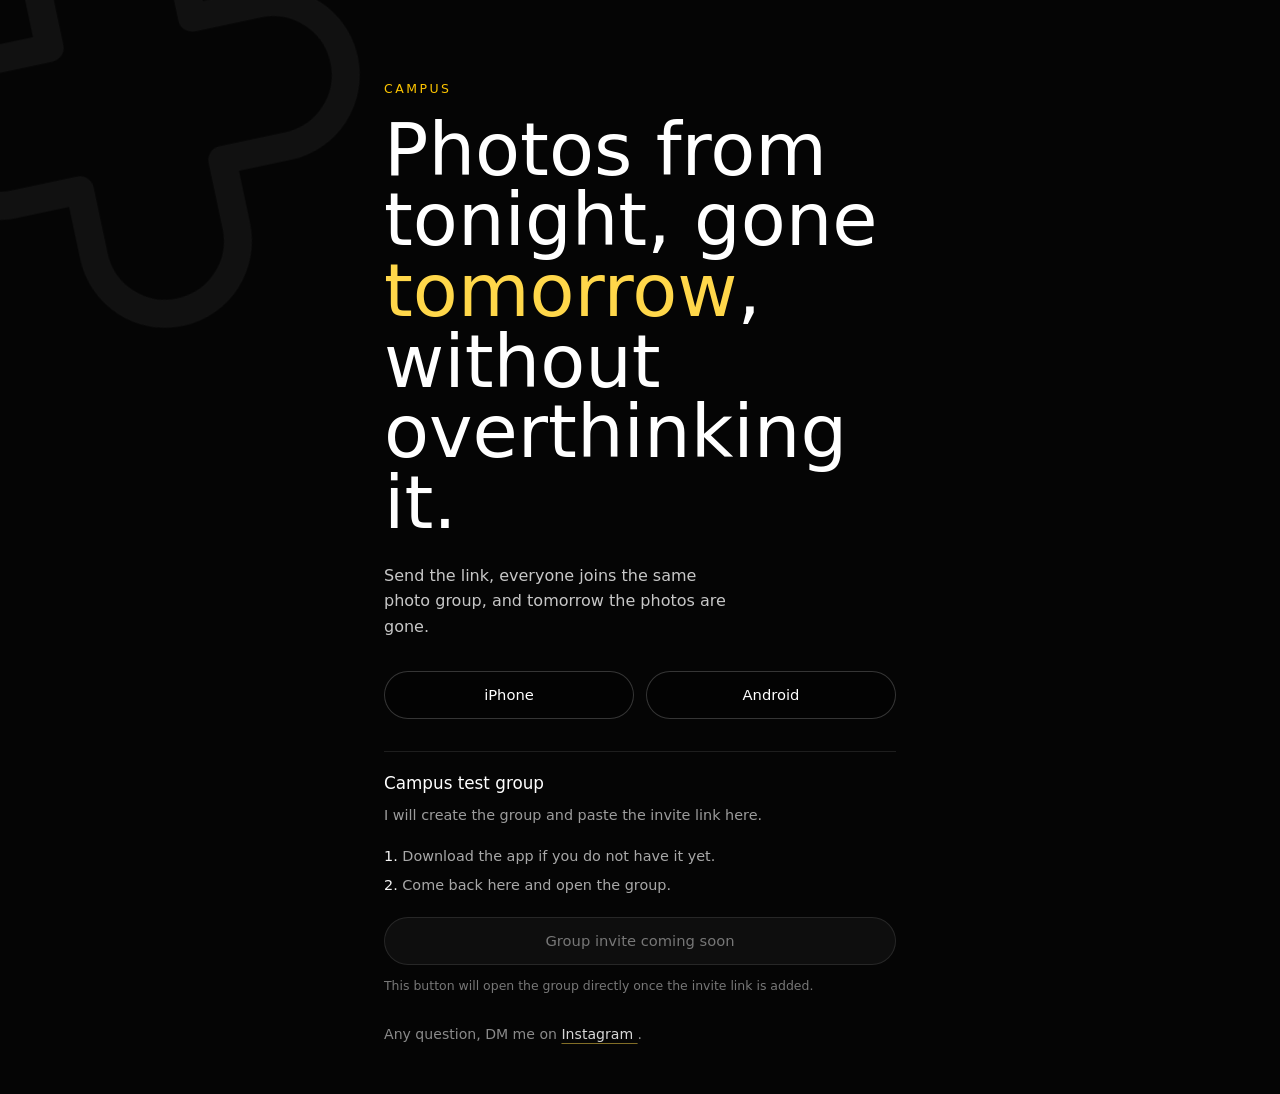
==== commit f54727ed: "Deploy Astro build to gh-pages thisistaldea/taldea-inside@c55fd4abde2dee99affdff83d3a01e88f6c7a331" ====
--- a/campus/index.html
+++ b/campus/index.html
@@ -1,9 +1,9 @@
-<!DOCTYPE html><html lang="en" class="bg-black text-[#f5f5f5] antialiased"> <head><meta charset="UTF-8"><meta name="viewport" content="width=device-width, initial-scale=1.0"><meta name="robots" content="noindex, nofollow, noarchive, nosnippet"><meta name="googlebot" content="noindex, nofollow, noarchive, nosnippet"><title>Make a group for tonight.</title><meta name="description" content="Send the link, everyone joins the same photo group, and tomorrow the photos are gone."><meta property="og:url" content="https://inside.taldea.app/campus/"><meta property="og:title" content="Make a group for tonight."><meta property="og:description" content="Send the link, everyone joins the same photo group, and tomorrow the photos are gone."><meta property="og:type" content="website"><meta property="og:site_name" content="inside"><meta name="twitter:card" content="summary"><meta name="twitter:title" content="Make a group for tonight."><meta name="twitter:description" content="Send the link, everyone joins the same photo group, and tomorrow the photos are gone."><link rel="icon" type="image/x-icon" href="/favicon/favicon.ico"><link rel="icon" type="image/png" sizes="16x16" href="/favicon/favicon-16x16.png"><link rel="icon" type="image/png" sizes="32x32" href="/favicon/favicon-32x32.png"><link rel="apple-touch-icon" href="/favicon/apple-touch-icon.png"><link rel="icon" type="image/png" sizes="192x192" href="/favicon/android-chrome-192x192.png"><link rel="icon" type="image/png" sizes="512x512" href="/favicon/android-chrome-512x512.png"><link rel="manifest" href="/favicon/site.webmanifest"><meta name="theme-color" content="#050505"><script defer src="https://cloud.umami.is/script.js" data-website-id="29e3964c-0c1c-43ba-aeb8-c0174a70ea5d"></script><link rel="stylesheet" href="/_astro/_slug_.DVkWoiER.css"></head><body class="min-h-screen p-0 m-0 font-sans bg-[#050505] selection:bg-[#ffd74a] selection:text-black"> <div aria-hidden="true" class="pointer-events-none fixed -left-28 -top-32 z-0 h-[390px] w-[390px] -rotate-12 text-[#111] sm:-left-36 sm:-top-44 sm:h-[560px] sm:w-[560px]"> <svg viewBox="0 0 100 100" class="h-full w-full" fill="none"> <path d="M50 12C57.2 12 63 17.8 63 25V37H75C82.2 37 88 42.8 88 50C88 57.2 82.2 63 75 63H63V75C63 82.2 57.2 88 50 88C42.8 88 37 82.2 37 75V63H25C17.8 63 12 57.2 12 50C12 42.8 17.8 37 25 37H37V25C37 17.8 42.8 12 50 12Z" stroke="currentColor" stroke-width="5" stroke-linejoin="round"></path> </svg> </div> <div aria-hidden="true"></div> <div class="relative z-10">  <main> <section class="mx-auto flex min-h-screen w-full max-w-[560px] flex-col justify-center px-4 pb-12 pt-[104px] md:px-6 md:pt-[112px]"> <p class="mb-4 text-[0.78rem] uppercase tracking-[0.2em] text-[#FDC500]">campus</p> <h1 data-random-headline data-headlines="[{&#34;text&#34;:&#34;Make a group for tonight.&#34;,&#34;highlight&#34;:&#34;tonight&#34;},{&#34;text&#34;:&#34;Make a group for tonight, and that is it.&#34;,&#34;highlight&#34;:&#34;tonight&#34;},{&#34;text&#34;:&#34;Make a group for tonight, before the night gets messy.&#34;,&#34;highlight&#34;:&#34;tonight&#34;},{&#34;text&#34;:&#34;Make a group for tonight, with the people who are there.&#34;,&#34;highlight&#34;:&#34;tonight&#34;},{&#34;text&#34;:&#34;Make a group for tonight, no followers needed.&#34;,&#34;highlight&#34;:&#34;tonight&#34;},{&#34;text&#34;:&#34;Make a group for tonight, no public profile needed.&#34;,&#34;highlight&#34;:&#34;tonight&#34;},{&#34;text&#34;:&#34;Make a group for tonight, then let it disappear.&#34;,&#34;highlight&#34;:&#34;tonight&#34;},{&#34;text&#34;:&#34;Make a group for tonight, from the first photo.&#34;,&#34;highlight&#34;:&#34;tonight&#34;},{&#34;text&#34;:&#34;Make a group for tonight, without overthinking it.&#34;,&#34;highlight&#34;:&#34;tonight&#34;},{&#34;text&#34;:&#34;Make a group for tonight, and send the link around.&#34;,&#34;highlight&#34;:&#34;tonight&#34;},{&#34;text&#34;:&#34;App, link, group.&#34;,&#34;highlight&#34;:&#34;group&#34;},{&#34;text&#34;:&#34;App, link, group, and that is it.&#34;,&#34;highlight&#34;:&#34;group&#34;},{&#34;text&#34;:&#34;App, link, group, before the night gets messy.&#34;,&#34;highlight&#34;:&#34;group&#34;},{&#34;text&#34;:&#34;App, link, group, with the people who are there.&#34;,&#34;highlight&#34;:&#34;group&#34;},{&#34;text&#34;:&#34;App, link, group, no followers needed.&#34;,&#34;highlight&#34;:&#34;group&#34;},{&#34;text&#34;:&#34;App, link, group, no public profile needed.&#34;,&#34;highlight&#34;:&#34;group&#34;},{&#34;text&#34;:&#34;App, link, group, then let it disappear.&#34;,&#34;highlight&#34;:&#34;group&#34;},{&#34;text&#34;:&#34;App, link, group, from the first photo.&#34;,&#34;highlight&#34;:&#34;group&#34;},{&#34;text&#34;:&#34;App, link, group, without overthinking it.&#34;,&#34;highlight&#34;:&#34;group&#34;},{&#34;text&#34;:&#34;App, link, group, and send the link around.&#34;,&#34;highlight&#34;:&#34;group&#34;},{&#34;text&#34;:&#34;Photos from tonight, gone tomorrow.&#34;,&#34;highlight&#34;:&#34;tomorrow&#34;},{&#34;text&#34;:&#34;Photos from tonight, gone tomorrow, and that is it.&#34;,&#34;highlight&#34;:&#34;tomorrow&#34;},{&#34;text&#34;:&#34;Photos from tonight, gone tomorrow, before the night gets messy.&#34;,&#34;highlight&#34;:&#34;tomorrow&#34;},{&#34;text&#34;:&#34;Photos from tonight, gone tomorrow, with the people who are there.&#34;,&#34;highlight&#34;:&#34;tomorrow&#34;},{&#34;text&#34;:&#34;Photos from tonight, gone tomorrow, no followers needed.&#34;,&#34;highlight&#34;:&#34;tomorrow&#34;},{&#34;text&#34;:&#34;Photos from tonight, gone tomorrow, no public profile needed.&#34;,&#34;highlight&#34;:&#34;tomorrow&#34;},{&#34;text&#34;:&#34;Photos from tonight, gone tomorrow, then let it disappear.&#34;,&#34;highlight&#34;:&#34;tomorrow&#34;},{&#34;text&#34;:&#34;Photos from tonight, gone tomorrow, from the first photo.&#34;,&#34;highlight&#34;:&#34;tomorrow&#34;},{&#34;text&#34;:&#34;Photos from tonight, gone tomorrow, without overthinking it.&#34;,&#34;highlight&#34;:&#34;tomorrow&#34;},{&#34;text&#34;:&#34;Photos from tonight, gone tomorrow, and send the link around.&#34;,&#34;highlight&#34;:&#34;tomorrow&#34;},{&#34;text&#34;:&#34;No randoms, just the group.&#34;,&#34;highlight&#34;:&#34;group&#34;},{&#34;text&#34;:&#34;No randoms, just the group, and that is it.&#34;,&#34;highlight&#34;:&#34;group&#34;},{&#34;text&#34;:&#34;No randoms, just the group, before the night gets messy.&#34;,&#34;highlight&#34;:&#34;group&#34;},{&#34;text&#34;:&#34;No randoms, just the group, with the people who are there.&#34;,&#34;highlight&#34;:&#34;group&#34;},{&#34;text&#34;:&#34;No randoms, just the group, no followers needed.&#34;,&#34;highlight&#34;:&#34;group&#34;},{&#34;text&#34;:&#34;No randoms, just the group, no public profile needed.&#34;,&#34;highlight&#34;:&#34;group&#34;},{&#34;text&#34;:&#34;No randoms, just the group, then let it disappear.&#34;,&#34;highlight&#34;:&#34;group&#34;},{&#34;text&#34;:&#34;No randoms, just the group, from the first photo.&#34;,&#34;highlight&#34;:&#34;group&#34;},{&#34;text&#34;:&#34;No randoms, just the group, without overthinking it.&#34;,&#34;highlight&#34;:&#34;group&#34;},{&#34;text&#34;:&#34;No randoms, just the group, and send the link around.&#34;,&#34;highlight&#34;:&#34;group&#34;},{&#34;text&#34;:&#34;Start the group before everyone arrives.&#34;,&#34;highlight&#34;:&#34;before&#34;},{&#34;text&#34;:&#34;Start the group before everyone arrives, and that is it.&#34;,&#34;highlight&#34;:&#34;before&#34;},{&#34;text&#34;:&#34;Start the group before everyone arrives, before the night gets messy.&#34;,&#34;highlight&#34;:&#34;before&#34;},{&#34;text&#34;:&#34;Start the group before everyone arrives, with the people who are there.&#34;,&#34;highlight&#34;:&#34;before&#34;},{&#34;text&#34;:&#34;Start the group before everyone arrives, no followers needed.&#34;,&#34;highlight&#34;:&#34;before&#34;},{&#34;text&#34;:&#34;Start the group before everyone arrives, no public profile needed.&#34;,&#34;highlight&#34;:&#34;before&#34;},{&#34;text&#34;:&#34;Start the group before everyone arrives, then let it disappear.&#34;,&#34;highlight&#34;:&#34;before&#34;},{&#34;text&#34;:&#34;Start the group before everyone arrives, from the first photo.&#34;,&#34;highlight&#34;:&#34;before&#34;},{&#34;text&#34;:&#34;Start the group before everyone arrives, without overthinking it.&#34;,&#34;highlight&#34;:&#34;before&#34;},{&#34;text&#34;:&#34;Start the group before everyone arrives, and send the link around.&#34;,&#34;highlight&#34;:&#34;before&#34;},{&#34;text&#34;:&#34;The night gets one private roll.&#34;,&#34;highlight&#34;:&#34;roll&#34;},{&#34;text&#34;:&#34;The night gets one private roll, and that is it.&#34;,&#34;highlight&#34;:&#34;roll&#34;},{&#34;text&#34;:&#34;The night gets one private roll, before the night gets messy.&#34;,&#34;highlight&#34;:&#34;roll&#34;},{&#34;text&#34;:&#34;The night gets one private roll, with the people who are there.&#34;,&#34;highlight&#34;:&#34;roll&#34;},{&#34;text&#34;:&#34;The night gets one private roll, no followers needed.&#34;,&#34;highlight&#34;:&#34;roll&#34;},{&#34;text&#34;:&#34;The night gets one private roll, no public profile needed.&#34;,&#34;highlight&#34;:&#34;roll&#34;},{&#34;text&#34;:&#34;The night gets one private roll, then let it disappear.&#34;,&#34;highlight&#34;:&#34;roll&#34;},{&#34;text&#34;:&#34;The night gets one private roll, from the first photo.&#34;,&#34;highlight&#34;:&#34;roll&#34;},{&#34;text&#34;:&#34;The night gets one private roll, without overthinking it.&#34;,&#34;highlight&#34;:&#34;roll&#34;},{&#34;text&#34;:&#34;The night gets one private roll, and send the link around.&#34;,&#34;highlight&#34;:&#34;roll&#34;},{&#34;text&#34;:&#34;Everyone joins from the same link.&#34;,&#34;highlight&#34;:&#34;link&#34;},{&#34;text&#34;:&#34;Everyone joins from the same link, and that is it.&#34;,&#34;highlight&#34;:&#34;link&#34;},{&#34;text&#34;:&#34;Everyone joins from the same link, before the night gets messy.&#34;,&#34;highlight&#34;:&#34;link&#34;},{&#34;text&#34;:&#34;Everyone joins from the same link, with the people who are there.&#34;,&#34;highlight&#34;:&#34;link&#34;},{&#34;text&#34;:&#34;Everyone joins from the same link, no followers needed.&#34;,&#34;highlight&#34;:&#34;link&#34;},{&#34;text&#34;:&#34;Everyone joins from the same link, no public profile needed.&#34;,&#34;highlight&#34;:&#34;link&#34;},{&#34;text&#34;:&#34;Everyone joins from the same link, then let it disappear.&#34;,&#34;highlight&#34;:&#34;link&#34;},{&#34;text&#34;:&#34;Everyone joins from the same link, from the first photo.&#34;,&#34;highlight&#34;:&#34;link&#34;},{&#34;text&#34;:&#34;Everyone joins from the same link, without overthinking it.&#34;,&#34;highlight&#34;:&#34;link&#34;},{&#34;text&#34;:&#34;Everyone joins from the same link, and send the link around.&#34;,&#34;highlight&#34;:&#34;link&#34;},{&#34;text&#34;:&#34;A group chat, but for photos.&#34;,&#34;highlight&#34;:&#34;photos&#34;},{&#34;text&#34;:&#34;A group chat, but for photos, and that is it.&#34;,&#34;highlight&#34;:&#34;photos&#34;},{&#34;text&#34;:&#34;A group chat, but for photos, before the night gets messy.&#34;,&#34;highlight&#34;:&#34;photos&#34;},{&#34;text&#34;:&#34;A group chat, but for photos, with the people who are there.&#34;,&#34;highlight&#34;:&#34;photos&#34;},{&#34;text&#34;:&#34;A group chat, but for photos, no followers needed.&#34;,&#34;highlight&#34;:&#34;photos&#34;},{&#34;text&#34;:&#34;A group chat, but for photos, no public profile needed.&#34;,&#34;highlight&#34;:&#34;photos&#34;},{&#34;text&#34;:&#34;A group chat, but for photos, then let it disappear.&#34;,&#34;highlight&#34;:&#34;photos&#34;},{&#34;text&#34;:&#34;A group chat, but for photos, from the first photo.&#34;,&#34;highlight&#34;:&#34;photos&#34;},{&#34;text&#34;:&#34;A group chat, but for photos, without overthinking it.&#34;,&#34;highlight&#34;:&#34;photos&#34;},{&#34;text&#34;:&#34;A group chat, but for photos, and send the link around.&#34;,&#34;highlight&#34;:&#34;photos&#34;},{&#34;text&#34;:&#34;Make it easy to join.&#34;,&#34;highlight&#34;:&#34;join&#34;},{&#34;text&#34;:&#34;Make it easy to join, and that is it.&#34;,&#34;highlight&#34;:&#34;join&#34;},{&#34;text&#34;:&#34;Make it easy to join, before the night gets messy.&#34;,&#34;highlight&#34;:&#34;join&#34;},{&#34;text&#34;:&#34;Make it easy to join, with the people who are there.&#34;,&#34;highlight&#34;:&#34;join&#34;},{&#34;text&#34;:&#34;Make it easy to join, no followers needed.&#34;,&#34;highlight&#34;:&#34;join&#34;},{&#34;text&#34;:&#34;Make it easy to join, no public profile needed.&#34;,&#34;highlight&#34;:&#34;join&#34;},{&#34;text&#34;:&#34;Make it easy to join, then let it disappear.&#34;,&#34;highlight&#34;:&#34;join&#34;},{&#34;text&#34;:&#34;Make it easy to join, from the first photo.&#34;,&#34;highlight&#34;:&#34;join&#34;},{&#34;text&#34;:&#34;Make it easy to join, without overthinking it.&#34;,&#34;highlight&#34;:&#34;join&#34;},{&#34;text&#34;:&#34;Make it easy to join, and send the link around.&#34;,&#34;highlight&#34;:&#34;join&#34;},{&#34;text&#34;:&#34;One place for the night.&#34;,&#34;highlight&#34;:&#34;night&#34;},{&#34;text&#34;:&#34;One place for the night, and that is it.&#34;,&#34;highlight&#34;:&#34;night&#34;},{&#34;text&#34;:&#34;One place for the night, before the night gets messy.&#34;,&#34;highlight&#34;:&#34;night&#34;},{&#34;text&#34;:&#34;One place for the night, with the people who are there.&#34;,&#34;highlight&#34;:&#34;night&#34;},{&#34;text&#34;:&#34;One place for the night, no followers needed.&#34;,&#34;highlight&#34;:&#34;night&#34;},{&#34;text&#34;:&#34;One place for the night, no public profile needed.&#34;,&#34;highlight&#34;:&#34;night&#34;},{&#34;text&#34;:&#34;One place for the night, then let it disappear.&#34;,&#34;highlight&#34;:&#34;night&#34;},{&#34;text&#34;:&#34;One place for the night, from the first photo.&#34;,&#34;highlight&#34;:&#34;night&#34;},{&#34;text&#34;:&#34;One place for the night, without overthinking it.&#34;,&#34;highlight&#34;:&#34;night&#34;},{&#34;text&#34;:&#34;One place for the night, and send the link around.&#34;,&#34;highlight&#34;:&#34;night&#34;}]" class="max-w-[12ch] text-[clamp(2.6rem,14vw,4.6rem)] font-medium leading-[0.96] text-white"> Make a group for <span class="box-decoration-clone bg-[#ffd74a] px-[0.08em] text-black">tonight</span>. </h1> <p class="mt-6 max-w-[34ch] text-[1rem] leading-[1.6] text-[#c7c7c7]">Send the link, everyone joins the same photo group, and tomorrow the photos are gone.</p> <div class="mt-8 grid gap-3 sm:grid-cols-2"> <a href="https://apps.apple.com/es/app/taldea/id1671516285" class="inline-flex items-center justify-center rounded-full border border-white/20 bg-black/40 px-5 py-3 text-[0.92rem] text-white transition hover:border-[#ffd74a]">
+<!DOCTYPE html><html lang="en" class="bg-black text-[#f5f5f5] antialiased"> <head><meta charset="UTF-8"><meta name="viewport" content="width=device-width, initial-scale=1.0"><meta name="robots" content="noindex, nofollow, noarchive, nosnippet"><meta name="googlebot" content="noindex, nofollow, noarchive, nosnippet"><title>Make a group for tonight.</title><meta name="description" content="Send the link, everyone joins the same photo group, and tomorrow the photos are gone."><meta property="og:url" content="https://inside.taldea.app/campus/"><meta property="og:title" content="Make a group for tonight."><meta property="og:description" content="Send the link, everyone joins the same photo group, and tomorrow the photos are gone."><meta property="og:type" content="website"><meta property="og:site_name" content="inside"><meta name="twitter:card" content="summary"><meta name="twitter:title" content="Make a group for tonight."><meta name="twitter:description" content="Send the link, everyone joins the same photo group, and tomorrow the photos are gone."><link rel="icon" type="image/x-icon" href="/favicon/favicon.ico"><link rel="icon" type="image/png" sizes="16x16" href="/favicon/favicon-16x16.png"><link rel="icon" type="image/png" sizes="32x32" href="/favicon/favicon-32x32.png"><link rel="apple-touch-icon" href="/favicon/apple-touch-icon.png"><link rel="icon" type="image/png" sizes="192x192" href="/favicon/android-chrome-192x192.png"><link rel="icon" type="image/png" sizes="512x512" href="/favicon/android-chrome-512x512.png"><link rel="manifest" href="/favicon/site.webmanifest"><meta name="theme-color" content="#050505"><script defer src="https://cloud.umami.is/script.js" data-website-id="29e3964c-0c1c-43ba-aeb8-c0174a70ea5d"></script><link rel="stylesheet" href="/_astro/_slug_.D30cyM1-.css"></head><body class="min-h-screen p-0 m-0 font-sans bg-[#050505] selection:bg-[#ffd74a] selection:text-black"> <div aria-hidden="true" class="pointer-events-none fixed -left-28 -top-32 z-0 h-[390px] w-[390px] -rotate-12 text-[#111] sm:-left-36 sm:-top-44 sm:h-[560px] sm:w-[560px]"> <svg viewBox="0 0 100 100" class="h-full w-full" fill="none"> <path d="M50 12C57.2 12 63 17.8 63 25V37H75C82.2 37 88 42.8 88 50C88 57.2 82.2 63 75 63H63V75C63 82.2 57.2 88 50 88C42.8 88 37 82.2 37 75V63H25C17.8 63 12 57.2 12 50C12 42.8 17.8 37 25 37H37V25C37 17.8 42.8 12 50 12Z" stroke="currentColor" stroke-width="5" stroke-linejoin="round"></path> </svg> </div> <div aria-hidden="true"></div> <div class="relative z-10">  <main> <section class="mx-auto flex min-h-screen w-full max-w-[560px] flex-col justify-center px-4 pb-12 pt-16 md:px-6 md:pt-20"> <p class="mb-4 text-[0.78rem] uppercase tracking-[0.2em] text-[#FDC500]">campus</p> <h1 data-random-headline data-headlines="[{&#34;text&#34;:&#34;Make a group for tonight.&#34;,&#34;highlight&#34;:&#34;tonight&#34;},{&#34;text&#34;:&#34;Make a group for tonight, and that is it.&#34;,&#34;highlight&#34;:&#34;tonight&#34;},{&#34;text&#34;:&#34;Make a group for tonight, before the night gets messy.&#34;,&#34;highlight&#34;:&#34;tonight&#34;},{&#34;text&#34;:&#34;Make a group for tonight, with the people who are there.&#34;,&#34;highlight&#34;:&#34;tonight&#34;},{&#34;text&#34;:&#34;Make a group for tonight, no followers needed.&#34;,&#34;highlight&#34;:&#34;tonight&#34;},{&#34;text&#34;:&#34;Make a group for tonight, no public profile needed.&#34;,&#34;highlight&#34;:&#34;tonight&#34;},{&#34;text&#34;:&#34;Make a group for tonight, then let it disappear.&#34;,&#34;highlight&#34;:&#34;tonight&#34;},{&#34;text&#34;:&#34;Make a group for tonight, from the first photo.&#34;,&#34;highlight&#34;:&#34;tonight&#34;},{&#34;text&#34;:&#34;Make a group for tonight, without overthinking it.&#34;,&#34;highlight&#34;:&#34;tonight&#34;},{&#34;text&#34;:&#34;Make a group for tonight, and send the link around.&#34;,&#34;highlight&#34;:&#34;tonight&#34;},{&#34;text&#34;:&#34;App, link, group.&#34;,&#34;highlight&#34;:&#34;group&#34;},{&#34;text&#34;:&#34;App, link, group, and that is it.&#34;,&#34;highlight&#34;:&#34;group&#34;},{&#34;text&#34;:&#34;App, link, group, before the night gets messy.&#34;,&#34;highlight&#34;:&#34;group&#34;},{&#34;text&#34;:&#34;App, link, group, with the people who are there.&#34;,&#34;highlight&#34;:&#34;group&#34;},{&#34;text&#34;:&#34;App, link, group, no followers needed.&#34;,&#34;highlight&#34;:&#34;group&#34;},{&#34;text&#34;:&#34;App, link, group, no public profile needed.&#34;,&#34;highlight&#34;:&#34;group&#34;},{&#34;text&#34;:&#34;App, link, group, then let it disappear.&#34;,&#34;highlight&#34;:&#34;group&#34;},{&#34;text&#34;:&#34;App, link, group, from the first photo.&#34;,&#34;highlight&#34;:&#34;group&#34;},{&#34;text&#34;:&#34;App, link, group, without overthinking it.&#34;,&#34;highlight&#34;:&#34;group&#34;},{&#34;text&#34;:&#34;App, link, group, and send the link around.&#34;,&#34;highlight&#34;:&#34;group&#34;},{&#34;text&#34;:&#34;Photos from tonight, gone tomorrow.&#34;,&#34;highlight&#34;:&#34;tomorrow&#34;},{&#34;text&#34;:&#34;Photos from tonight, gone tomorrow, and that is it.&#34;,&#34;highlight&#34;:&#34;tomorrow&#34;},{&#34;text&#34;:&#34;Photos from tonight, gone tomorrow, before the night gets messy.&#34;,&#34;highlight&#34;:&#34;tomorrow&#34;},{&#34;text&#34;:&#34;Photos from tonight, gone tomorrow, with the people who are there.&#34;,&#34;highlight&#34;:&#34;tomorrow&#34;},{&#34;text&#34;:&#34;Photos from tonight, gone tomorrow, no followers needed.&#34;,&#34;highlight&#34;:&#34;tomorrow&#34;},{&#34;text&#34;:&#34;Photos from tonight, gone tomorrow, no public profile needed.&#34;,&#34;highlight&#34;:&#34;tomorrow&#34;},{&#34;text&#34;:&#34;Photos from tonight, gone tomorrow, then let it disappear.&#34;,&#34;highlight&#34;:&#34;tomorrow&#34;},{&#34;text&#34;:&#34;Photos from tonight, gone tomorrow, from the first photo.&#34;,&#34;highlight&#34;:&#34;tomorrow&#34;},{&#34;text&#34;:&#34;Photos from tonight, gone tomorrow, without overthinking it.&#34;,&#34;highlight&#34;:&#34;tomorrow&#34;},{&#34;text&#34;:&#34;Photos from tonight, gone tomorrow, and send the link around.&#34;,&#34;highlight&#34;:&#34;tomorrow&#34;},{&#34;text&#34;:&#34;No randoms, just the group.&#34;,&#34;highlight&#34;:&#34;group&#34;},{&#34;text&#34;:&#34;No randoms, just the group, and that is it.&#34;,&#34;highlight&#34;:&#34;group&#34;},{&#34;text&#34;:&#34;No randoms, just the group, before the night gets messy.&#34;,&#34;highlight&#34;:&#34;group&#34;},{&#34;text&#34;:&#34;No randoms, just the group, with the people who are there.&#34;,&#34;highlight&#34;:&#34;group&#34;},{&#34;text&#34;:&#34;No randoms, just the group, no followers needed.&#34;,&#34;highlight&#34;:&#34;group&#34;},{&#34;text&#34;:&#34;No randoms, just the group, no public profile needed.&#34;,&#34;highlight&#34;:&#34;group&#34;},{&#34;text&#34;:&#34;No randoms, just the group, then let it disappear.&#34;,&#34;highlight&#34;:&#34;group&#34;},{&#34;text&#34;:&#34;No randoms, just the group, from the first photo.&#34;,&#34;highlight&#34;:&#34;group&#34;},{&#34;text&#34;:&#34;No randoms, just the group, without overthinking it.&#34;,&#34;highlight&#34;:&#34;group&#34;},{&#34;text&#34;:&#34;No randoms, just the group, and send the link around.&#34;,&#34;highlight&#34;:&#34;group&#34;},{&#34;text&#34;:&#34;Start the group before everyone arrives.&#34;,&#34;highlight&#34;:&#34;before&#34;},{&#34;text&#34;:&#34;Start the group before everyone arrives, and that is it.&#34;,&#34;highlight&#34;:&#34;before&#34;},{&#34;text&#34;:&#34;Start the group before everyone arrives, before the night gets messy.&#34;,&#34;highlight&#34;:&#34;before&#34;},{&#34;text&#34;:&#34;Start the group before everyone arrives, with the people who are there.&#34;,&#34;highlight&#34;:&#34;before&#34;},{&#34;text&#34;:&#34;Start the group before everyone arrives, no followers needed.&#34;,&#34;highlight&#34;:&#34;before&#34;},{&#34;text&#34;:&#34;Start the group before everyone arrives, no public profile needed.&#34;,&#34;highlight&#34;:&#34;before&#34;},{&#34;text&#34;:&#34;Start the group before everyone arrives, then let it disappear.&#34;,&#34;highlight&#34;:&#34;before&#34;},{&#34;text&#34;:&#34;Start the group before everyone arrives, from the first photo.&#34;,&#34;highlight&#34;:&#34;before&#34;},{&#34;text&#34;:&#34;Start the group before everyone arrives, without overthinking it.&#34;,&#34;highlight&#34;:&#34;before&#34;},{&#34;text&#34;:&#34;Start the group before everyone arrives, and send the link around.&#34;,&#34;highlight&#34;:&#34;before&#34;},{&#34;text&#34;:&#34;The night gets one private roll.&#34;,&#34;highlight&#34;:&#34;roll&#34;},{&#34;text&#34;:&#34;The night gets one private roll, and that is it.&#34;,&#34;highlight&#34;:&#34;roll&#34;},{&#34;text&#34;:&#34;The night gets one private roll, before the night gets messy.&#34;,&#34;highlight&#34;:&#34;roll&#34;},{&#34;text&#34;:&#34;The night gets one private roll, with the people who are there.&#34;,&#34;highlight&#34;:&#34;roll&#34;},{&#34;text&#34;:&#34;The night gets one private roll, no followers needed.&#34;,&#34;highlight&#34;:&#34;roll&#34;},{&#34;text&#34;:&#34;The night gets one private roll, no public profile needed.&#34;,&#34;highlight&#34;:&#34;roll&#34;},{&#34;text&#34;:&#34;The night gets one private roll, then let it disappear.&#34;,&#34;highlight&#34;:&#34;roll&#34;},{&#34;text&#34;:&#34;The night gets one private roll, from the first photo.&#34;,&#34;highlight&#34;:&#34;roll&#34;},{&#34;text&#34;:&#34;The night gets one private roll, without overthinking it.&#34;,&#34;highlight&#34;:&#34;roll&#34;},{&#34;text&#34;:&#34;The night gets one private roll, and send the link around.&#34;,&#34;highlight&#34;:&#34;roll&#34;},{&#34;text&#34;:&#34;Everyone joins from the same link.&#34;,&#34;highlight&#34;:&#34;link&#34;},{&#34;text&#34;:&#34;Everyone joins from the same link, and that is it.&#34;,&#34;highlight&#34;:&#34;link&#34;},{&#34;text&#34;:&#34;Everyone joins from the same link, before the night gets messy.&#34;,&#34;highlight&#34;:&#34;link&#34;},{&#34;text&#34;:&#34;Everyone joins from the same link, with the people who are there.&#34;,&#34;highlight&#34;:&#34;link&#34;},{&#34;text&#34;:&#34;Everyone joins from the same link, no followers needed.&#34;,&#34;highlight&#34;:&#34;link&#34;},{&#34;text&#34;:&#34;Everyone joins from the same link, no public profile needed.&#34;,&#34;highlight&#34;:&#34;link&#34;},{&#34;text&#34;:&#34;Everyone joins from the same link, then let it disappear.&#34;,&#34;highlight&#34;:&#34;link&#34;},{&#34;text&#34;:&#34;Everyone joins from the same link, from the first photo.&#34;,&#34;highlight&#34;:&#34;link&#34;},{&#34;text&#34;:&#34;Everyone joins from the same link, without overthinking it.&#34;,&#34;highlight&#34;:&#34;link&#34;},{&#34;text&#34;:&#34;Everyone joins from the same link, and send the link around.&#34;,&#34;highlight&#34;:&#34;link&#34;},{&#34;text&#34;:&#34;A group chat, but for photos.&#34;,&#34;highlight&#34;:&#34;photos&#34;},{&#34;text&#34;:&#34;A group chat, but for photos, and that is it.&#34;,&#34;highlight&#34;:&#34;photos&#34;},{&#34;text&#34;:&#34;A group chat, but for photos, before the night gets messy.&#34;,&#34;highlight&#34;:&#34;photos&#34;},{&#34;text&#34;:&#34;A group chat, but for photos, with the people who are there.&#34;,&#34;highlight&#34;:&#34;photos&#34;},{&#34;text&#34;:&#34;A group chat, but for photos, no followers needed.&#34;,&#34;highlight&#34;:&#34;photos&#34;},{&#34;text&#34;:&#34;A group chat, but for photos, no public profile needed.&#34;,&#34;highlight&#34;:&#34;photos&#34;},{&#34;text&#34;:&#34;A group chat, but for photos, then let it disappear.&#34;,&#34;highlight&#34;:&#34;photos&#34;},{&#34;text&#34;:&#34;A group chat, but for photos, from the first photo.&#34;,&#34;highlight&#34;:&#34;photos&#34;},{&#34;text&#34;:&#34;A group chat, but for photos, without overthinking it.&#34;,&#34;highlight&#34;:&#34;photos&#34;},{&#34;text&#34;:&#34;A group chat, but for photos, and send the link around.&#34;,&#34;highlight&#34;:&#34;photos&#34;},{&#34;text&#34;:&#34;Make it easy to join.&#34;,&#34;highlight&#34;:&#34;join&#34;},{&#34;text&#34;:&#34;Make it easy to join, and that is it.&#34;,&#34;highlight&#34;:&#34;join&#34;},{&#34;text&#34;:&#34;Make it easy to join, before the night gets messy.&#34;,&#34;highlight&#34;:&#34;join&#34;},{&#34;text&#34;:&#34;Make it easy to join, with the people who are there.&#34;,&#34;highlight&#34;:&#34;join&#34;},{&#34;text&#34;:&#34;Make it easy to join, no followers needed.&#34;,&#34;highlight&#34;:&#34;join&#34;},{&#34;text&#34;:&#34;Make it easy to join, no public profile needed.&#34;,&#34;highlight&#34;:&#34;join&#34;},{&#34;text&#34;:&#34;Make it easy to join, then let it disappear.&#34;,&#34;highlight&#34;:&#34;join&#34;},{&#34;text&#34;:&#34;Make it easy to join, from the first photo.&#34;,&#34;highlight&#34;:&#34;join&#34;},{&#34;text&#34;:&#34;Make it easy to join, without overthinking it.&#34;,&#34;highlight&#34;:&#34;join&#34;},{&#34;text&#34;:&#34;Make it easy to join, and send the link around.&#34;,&#34;highlight&#34;:&#34;join&#34;},{&#34;text&#34;:&#34;One place for the night.&#34;,&#34;highlight&#34;:&#34;night&#34;},{&#34;text&#34;:&#34;One place for the night, and that is it.&#34;,&#34;highlight&#34;:&#34;night&#34;},{&#34;text&#34;:&#34;One place for the night, before the night gets messy.&#34;,&#34;highlight&#34;:&#34;night&#34;},{&#34;text&#34;:&#34;One place for the night, with the people who are there.&#34;,&#34;highlight&#34;:&#34;night&#34;},{&#34;text&#34;:&#34;One place for the night, no followers needed.&#34;,&#34;highlight&#34;:&#34;night&#34;},{&#34;text&#34;:&#34;One place for the night, no public profile needed.&#34;,&#34;highlight&#34;:&#34;night&#34;},{&#34;text&#34;:&#34;One place for the night, then let it disappear.&#34;,&#34;highlight&#34;:&#34;night&#34;},{&#34;text&#34;:&#34;One place for the night, from the first photo.&#34;,&#34;highlight&#34;:&#34;night&#34;},{&#34;text&#34;:&#34;One place for the night, without overthinking it.&#34;,&#34;highlight&#34;:&#34;night&#34;},{&#34;text&#34;:&#34;One place for the night, and send the link around.&#34;,&#34;highlight&#34;:&#34;night&#34;}]" class="max-w-[12ch] text-[clamp(2.6rem,14vw,4.6rem)] font-medium leading-[0.96] text-white"> Make a group for <span class="text-[#ffd74a]">tonight</span>. </h1> <p class="mt-6 max-w-[34ch] text-[1rem] leading-[1.6] text-[#c7c7c7]">Send the link, everyone joins the same photo group, and tomorrow the photos are gone.</p> <div class="mt-8 grid gap-3 sm:grid-cols-2"> <a href="https://apps.apple.com/es/app/taldea/id1671516285" class="inline-flex items-center justify-center rounded-full border border-white/20 bg-black/40 px-5 py-3 text-[0.92rem] text-white transition hover:border-[#ffd74a]">
 iPhone
 </a> <a href="https://play.google.com/store/apps/details?id=app.taldea.mobile" class="inline-flex items-center justify-center rounded-full border border-white/20 bg-black/40 px-5 py-3 text-[0.92rem] text-white transition hover:border-[#ffd74a]">
 Android
-</a> </div> <section id="group-link" class="mt-7 border border-white/10 bg-white/[0.035] p-4"> <p class="text-[0.72rem] uppercase tracking-[0.18em] text-[#777]">the group</p> <h2 class="mt-3 text-[1.15rem] leading-snug text-white">Campus test group</h2> <p class="mt-2 text-[0.9rem] leading-[1.55] text-[#9c9c9c]">I will create the group and paste the invite link here.</p> <div class="mt-5 grid gap-2 text-[0.9rem] text-[#a8a8a8]"> <p><span class="text-[#f5f5f5]">1.</span> Download the app if you do not have it yet.</p> <p><span class="text-[#f5f5f5]">2.</span> Come back here and open the group.</p> </div> <a href="#group-link" aria-disabled="true" class="mt-5 flex w-full items-center justify-center rounded-full px-5 py-3 text-center text-[0.92rem] transition pointer-events-none border border-white/10 bg-white/[0.04] text-[#777]"> Group invite coming soon </a> <p class="mt-3 text-[0.78rem] leading-[1.5] text-[#777]"> This button will open the group directly once the invite link is added. </p> </section> <p class="mt-7 text-[0.88rem] leading-[1.55] text-[#8a8a8a]">
+</a> </div> <section id="group-link" class="mt-8 border-t border-white/10 pt-5"> <h2 class="text-[1.05rem] leading-snug text-white">Campus test group</h2> <p class="mt-2 text-[0.9rem] leading-[1.55] text-[#9c9c9c]">I will create the group and paste the invite link here.</p> <div class="mt-5 grid gap-2 text-[0.9rem] text-[#a8a8a8]"> <p><span class="text-[#f5f5f5]">1.</span> Download the app if you do not have it yet.</p> <p><span class="text-[#f5f5f5]">2.</span> Come back here and open the group.</p> </div> <a href="#group-link" aria-disabled="true" class="mt-5 flex w-full items-center justify-center rounded-full px-5 py-3 text-center text-[0.92rem] transition pointer-events-none border border-white/10 bg-white/[0.04] text-[#777]"> Group invite coming soon </a> <p class="mt-3 text-[0.78rem] leading-[1.5] text-[#777]"> This button will open the group directly once the invite link is added. </p> </section> <p class="mt-7 text-[0.88rem] leading-[1.55] text-[#8a8a8a]">
 Any question, DM me on  <a href="https://instagram.com/taldea.app" class="text-[#d7d7d7] underline decoration-[#ffd74a]/50 underline-offset-4 hover:text-[#ffd74a]">
 Instagram
 </a>.
-</p> </section> </main> <script type="module">const a=document.querySelector("[data-random-headline]");function l(e,t){if(e.replaceChildren(),!t.highlight||!t.text.includes(t.highlight)){e.textContent=t.text;return}const[h,...d]=t.text.split(t.highlight),n=document.createElement("span");n.className="box-decoration-clone bg-[#ffd74a] px-[0.08em] text-black",n.textContent=t.highlight,e.append(document.createTextNode(h)),e.append(n),e.append(document.createTextNode(d.join(t.highlight)))}if(a?.dataset.headlines)try{const e=JSON.parse(a.dataset.headlines);e.length>1&&l(a,e[Math.floor(Math.random()*e.length)])}catch{}</script>  </div> </body></html>+</p> </section> </main> <script type="module">const h=document.querySelector("[data-random-headline]");function l(e,t){if(e.replaceChildren(),!t.highlight||!t.text.includes(t.highlight)){e.textContent=t.text;return}const[a,...d]=t.text.split(t.highlight),n=document.createElement("span");n.className="text-[#ffd74a]",n.textContent=t.highlight,e.append(document.createTextNode(a)),e.append(n),e.append(document.createTextNode(d.join(t.highlight)))}if(h?.dataset.headlines)try{const e=JSON.parse(h.dataset.headlines);e.length>1&&l(h,e[Math.floor(Math.random()*e.length)])}catch{}</script>  </div> </body></html>
--- a/_astro/_slug_.D30cyM1-.css
+++ b/_astro/_slug_.D30cyM1-.css
@@ -0,0 +1 @@
+*,:before,:after{--tw-border-spacing-x: 0;--tw-border-spacing-y: 0;--tw-translate-x: 0;--tw-translate-y: 0;--tw-rotate: 0;--tw-skew-x: 0;--tw-skew-y: 0;--tw-scale-x: 1;--tw-scale-y: 1;--tw-pan-x: ;--tw-pan-y: ;--tw-pinch-zoom: ;--tw-scroll-snap-strictness: proximity;--tw-gradient-from-position: ;--tw-gradient-via-position: ;--tw-gradient-to-position: ;--tw-ordinal: ;--tw-slashed-zero: ;--tw-numeric-figure: ;--tw-numeric-spacing: ;--tw-numeric-fraction: ;--tw-ring-inset: ;--tw-ring-offset-width: 0px;--tw-ring-offset-color: #fff;--tw-ring-color: rgb(59 130 246 / .5);--tw-ring-offset-shadow: 0 0 #0000;--tw-ring-shadow: 0 0 #0000;--tw-shadow: 0 0 #0000;--tw-shadow-colored: 0 0 #0000;--tw-blur: ;--tw-brightness: ;--tw-contrast: ;--tw-grayscale: ;--tw-hue-rotate: ;--tw-invert: ;--tw-saturate: ;--tw-sepia: ;--tw-drop-shadow: ;--tw-backdrop-blur: ;--tw-backdrop-brightness: ;--tw-backdrop-contrast: ;--tw-backdrop-grayscale: ;--tw-backdrop-hue-rotate: ;--tw-backdrop-invert: ;--tw-backdrop-opacity: ;--tw-backdrop-saturate: ;--tw-backdrop-sepia: ;--tw-contain-size: ;--tw-contain-layout: ;--tw-contain-paint: ;--tw-contain-style: }::backdrop{--tw-border-spacing-x: 0;--tw-border-spacing-y: 0;--tw-translate-x: 0;--tw-translate-y: 0;--tw-rotate: 0;--tw-skew-x: 0;--tw-skew-y: 0;--tw-scale-x: 1;--tw-scale-y: 1;--tw-pan-x: ;--tw-pan-y: ;--tw-pinch-zoom: ;--tw-scroll-snap-strictness: proximity;--tw-gradient-from-position: ;--tw-gradient-via-position: ;--tw-gradient-to-position: ;--tw-ordinal: ;--tw-slashed-zero: ;--tw-numeric-figure: ;--tw-numeric-spacing: ;--tw-numeric-fraction: ;--tw-ring-inset: ;--tw-ring-offset-width: 0px;--tw-ring-offset-color: #fff;--tw-ring-color: rgb(59 130 246 / .5);--tw-ring-offset-shadow: 0 0 #0000;--tw-ring-shadow: 0 0 #0000;--tw-shadow: 0 0 #0000;--tw-shadow-colored: 0 0 #0000;--tw-blur: ;--tw-brightness: ;--tw-contrast: ;--tw-grayscale: ;--tw-hue-rotate: ;--tw-invert: ;--tw-saturate: ;--tw-sepia: ;--tw-drop-shadow: ;--tw-backdrop-blur: ;--tw-backdrop-brightness: ;--tw-backdrop-contrast: ;--tw-backdrop-grayscale: ;--tw-backdrop-hue-rotate: ;--tw-backdrop-invert: ;--tw-backdrop-opacity: ;--tw-backdrop-saturate: ;--tw-backdrop-sepia: ;--tw-contain-size: ;--tw-contain-layout: ;--tw-contain-paint: ;--tw-contain-style: }*,:before,:after{box-sizing:border-box;border-width:0;border-style:solid;border-color:#e5e7eb}:before,:after{--tw-content: ""}html,:host{line-height:1.5;-webkit-text-size-adjust:100%;-moz-tab-size:4;-o-tab-size:4;tab-size:4;font-family:ui-sans-serif,system-ui,sans-serif,"Apple Color Emoji","Segoe UI Emoji",Segoe UI Symbol,"Noto Color Emoji";font-feature-settings:normal;font-variation-settings:normal;-webkit-tap-highlight-color:transparent}body{margin:0;line-height:inherit}hr{height:0;color:inherit;border-top-width:1px}abbr:where([title]){-webkit-text-decoration:underline dotted;text-decoration:underline dotted}h1,h2,h3,h4,h5,h6{font-size:inherit;font-weight:inherit}a{color:inherit;text-decoration:inherit}b,strong{font-weight:bolder}code,kbd,samp,pre{font-family:ui-monospace,SFMono-Regular,Menlo,Monaco,Consolas,Liberation Mono,Courier New,monospace;font-feature-settings:normal;font-variation-settings:normal;font-size:1em}small{font-size:80%}sub,sup{font-size:75%;line-height:0;position:relative;vertical-align:baseline}sub{bottom:-.25em}sup{top:-.5em}table{text-indent:0;border-color:inherit;border-collapse:collapse}button,input,optgroup,select,textarea{font-family:inherit;font-feature-settings:inherit;font-variation-settings:inherit;font-size:100%;font-weight:inherit;line-height:inherit;letter-spacing:inherit;color:inherit;margin:0;padding:0}button,select{text-transform:none}button,input:where([type=button]),input:where([type=reset]),input:where([type=submit]){-webkit-appearance:button;background-color:transparent;background-image:none}:-moz-focusring{outline:auto}:-moz-ui-invalid{box-shadow:none}progress{vertical-align:baseline}::-webkit-inner-spin-button,::-webkit-outer-spin-button{height:auto}[type=search]{-webkit-appearance:textfield;outline-offset:-2px}::-webkit-search-decoration{-webkit-appearance:none}::-webkit-file-upload-button{-webkit-appearance:button;font:inherit}summary{display:list-item}blockquote,dl,dd,h1,h2,h3,h4,h5,h6,hr,figure,p,pre{margin:0}fieldset{margin:0;padding:0}legend{padding:0}ol,ul,menu{list-style:none;margin:0;padding:0}dialog{padding:0}textarea{resize:vertical}input::-moz-placeholder,textarea::-moz-placeholder{opacity:1;color:#9ca3af}input::placeholder,textarea::placeholder{opacity:1;color:#9ca3af}button,[role=button]{cursor:pointer}:disabled{cursor:default}img,svg,video,canvas,audio,iframe,embed,object{display:block;vertical-align:middle}img,video{max-width:100%;height:auto}[hidden]:where(:not([hidden=until-found])){display:none}.pointer-events-none{pointer-events:none}.static{position:static}.fixed{position:fixed}.relative{position:relative}.-left-28{left:-7rem}.-top-32{top:-8rem}.z-0{z-index:0}.z-10{z-index:10}.m-0{margin:0}.mx-auto{margin-left:auto;margin-right:auto}.mb-4{margin-bottom:1rem}.mb-6{margin-bottom:1.5rem}.mt-2{margin-top:.5rem}.mt-3{margin-top:.75rem}.mt-5{margin-top:1.25rem}.mt-6{margin-top:1.5rem}.mt-7{margin-top:1.75rem}.mt-8{margin-top:2rem}.flex{display:flex}.inline-flex{display:inline-flex}.grid{display:grid}.h-\[390px\]{height:390px}.h-full{height:100%}.min-h-screen{min-height:100vh}.w-\[390px\]{width:390px}.w-full{width:100%}.max-w-\[12ch\]{max-width:12ch}.max-w-\[18ch\]{max-width:18ch}.max-w-\[34ch\]{max-width:34ch}.max-w-\[560px\]{max-width:560px}.max-w-\[760px\]{max-width:760px}.-rotate-12{--tw-rotate: -12deg;transform:translate(var(--tw-translate-x),var(--tw-translate-y)) rotate(var(--tw-rotate)) skew(var(--tw-skew-x)) skewY(var(--tw-skew-y)) scaleX(var(--tw-scale-x)) scaleY(var(--tw-scale-y))}.flex-col{flex-direction:column}.items-start{align-items:flex-start}.items-center{align-items:center}.justify-center{justify-content:center}.gap-2{gap:.5rem}.gap-3{gap:.75rem}.rounded-full{border-radius:9999px}.border{border-width:1px}.border-t{border-top-width:1px}.border-white\/10{border-color:#ffffff1a}.border-white\/20{border-color:#fff3}.bg-\[\#050505\]{--tw-bg-opacity: 1;background-color:rgb(5 5 5 / var(--tw-bg-opacity, 1))}.bg-\[\#ffd74a\]{--tw-bg-opacity: 1;background-color:rgb(255 215 74 / var(--tw-bg-opacity, 1))}.bg-black{--tw-bg-opacity: 1;background-color:rgb(0 0 0 / var(--tw-bg-opacity, 1))}.bg-black\/40{background-color:#0006}.bg-white\/\[0\.04\]{background-color:#ffffff0a}.p-0{padding:0}.px-4{padding-left:1rem;padding-right:1rem}.px-5{padding-left:1.25rem;padding-right:1.25rem}.py-3{padding-top:.75rem;padding-bottom:.75rem}.pb-12{padding-bottom:3rem}.pb-14{padding-bottom:3.5rem}.pt-16{padding-top:4rem}.pt-5{padding-top:1.25rem}.text-center{text-align:center}.font-sans{font-family:ui-sans-serif,system-ui,sans-serif,"Apple Color Emoji","Segoe UI Emoji",Segoe UI Symbol,"Noto Color Emoji"}.text-\[0\.78rem\]{font-size:.78rem}.text-\[0\.82rem\]{font-size:.82rem}.text-\[0\.88rem\]{font-size:.88rem}.text-\[0\.92rem\]{font-size:.92rem}.text-\[0\.9rem\]{font-size:.9rem}.text-\[1\.05rem\]{font-size:1.05rem}.text-\[1rem\]{font-size:1rem}.text-\[clamp\(2\.45rem\,13vw\,4\.5rem\)\]{font-size:clamp(2.45rem,13vw,4.5rem)}.text-\[clamp\(2\.6rem\,14vw\,4\.6rem\)\]{font-size:clamp(2.6rem,14vw,4.6rem)}.text-\[clamp\(2\.6rem\,7vw\,4rem\)\]{font-size:clamp(2.6rem,7vw,4rem)}.font-medium{font-weight:500}.uppercase{text-transform:uppercase}.leading-\[0\.96\]{line-height:.96}.leading-\[0\.98\]{line-height:.98}.leading-\[1\.05\]{line-height:1.05}.leading-\[1\.55\]{line-height:1.55}.leading-\[1\.5\]{line-height:1.5}.leading-\[1\.6\]{line-height:1.6}.leading-snug{line-height:1.375}.tracking-\[0\.18em\]{letter-spacing:.18em}.tracking-\[0\.2em\]{letter-spacing:.2em}.text-\[\#111\]{--tw-text-opacity: 1;color:rgb(17 17 17 / var(--tw-text-opacity, 1))}.text-\[\#777\]{--tw-text-opacity: 1;color:rgb(119 119 119 / var(--tw-text-opacity, 1))}.text-\[\#8a8a8a\]{--tw-text-opacity: 1;color:rgb(138 138 138 / var(--tw-text-opacity, 1))}.text-\[\#9c9c9c\]{--tw-text-opacity: 1;color:rgb(156 156 156 / var(--tw-text-opacity, 1))}.text-\[\#FDC500\]{--tw-text-opacity: 1;color:rgb(253 197 0 / var(--tw-text-opacity, 1))}.text-\[\#a8a8a8\]{--tw-text-opacity: 1;color:rgb(168 168 168 / var(--tw-text-opacity, 1))}.text-\[\#c7c7c7\]{--tw-text-opacity: 1;color:rgb(199 199 199 / var(--tw-text-opacity, 1))}.text-\[\#d7d7d7\]{--tw-text-opacity: 1;color:rgb(215 215 215 / var(--tw-text-opacity, 1))}.text-\[\#f5f5f5\]{--tw-text-opacity: 1;color:rgb(245 245 245 / var(--tw-text-opacity, 1))}.text-\[\#ffd74a\]{--tw-text-opacity: 1;color:rgb(255 215 74 / var(--tw-text-opacity, 1))}.text-black{--tw-text-opacity: 1;color:rgb(0 0 0 / var(--tw-text-opacity, 1))}.text-white{--tw-text-opacity: 1;color:rgb(255 255 255 / var(--tw-text-opacity, 1))}.underline{text-decoration-line:underline}.decoration-\[\#ffd74a\]\/50{text-decoration-color:#ffd74a80}.underline-offset-4{text-underline-offset:4px}.antialiased{-webkit-font-smoothing:antialiased;-moz-osx-font-smoothing:grayscale}.transition{transition-property:color,background-color,border-color,text-decoration-color,fill,stroke,opacity,box-shadow,transform,filter,backdrop-filter;transition-timing-function:cubic-bezier(.4,0,.2,1);transition-duration:.15s}.selection\:bg-\[\#ffd74a\] *::-moz-selection{--tw-bg-opacity: 1;background-color:rgb(255 215 74 / var(--tw-bg-opacity, 1))}.selection\:bg-\[\#ffd74a\] *::selection{--tw-bg-opacity: 1;background-color:rgb(255 215 74 / var(--tw-bg-opacity, 1))}.selection\:text-black *::-moz-selection{--tw-text-opacity: 1;color:rgb(0 0 0 / var(--tw-text-opacity, 1))}.selection\:text-black *::selection{--tw-text-opacity: 1;color:rgb(0 0 0 / var(--tw-text-opacity, 1))}.selection\:bg-\[\#ffd74a\]::-moz-selection{--tw-bg-opacity: 1;background-color:rgb(255 215 74 / var(--tw-bg-opacity, 1))}.selection\:bg-\[\#ffd74a\]::selection{--tw-bg-opacity: 1;background-color:rgb(255 215 74 / var(--tw-bg-opacity, 1))}.selection\:text-black::-moz-selection{--tw-text-opacity: 1;color:rgb(0 0 0 / var(--tw-text-opacity, 1))}.selection\:text-black::selection{--tw-text-opacity: 1;color:rgb(0 0 0 / var(--tw-text-opacity, 1))}.hover\:border-\[\#ffd74a\]:hover{--tw-border-opacity: 1;border-color:rgb(255 215 74 / var(--tw-border-opacity, 1))}.hover\:bg-white:hover{--tw-bg-opacity: 1;background-color:rgb(255 255 255 / var(--tw-bg-opacity, 1))}.hover\:text-\[\#ffd74a\]:hover{--tw-text-opacity: 1;color:rgb(255 215 74 / var(--tw-text-opacity, 1))}@media(min-width:640px){.sm\:-left-36{left:-9rem}.sm\:-top-44{top:-11rem}.sm\:h-\[560px\]{height:560px}.sm\:w-\[560px\]{width:560px}.sm\:grid-cols-2{grid-template-columns:repeat(2,minmax(0,1fr))}}@media(min-width:768px){.md\:px-6{padding-left:1.5rem;padding-right:1.5rem}.md\:pt-20{padding-top:5rem}}
